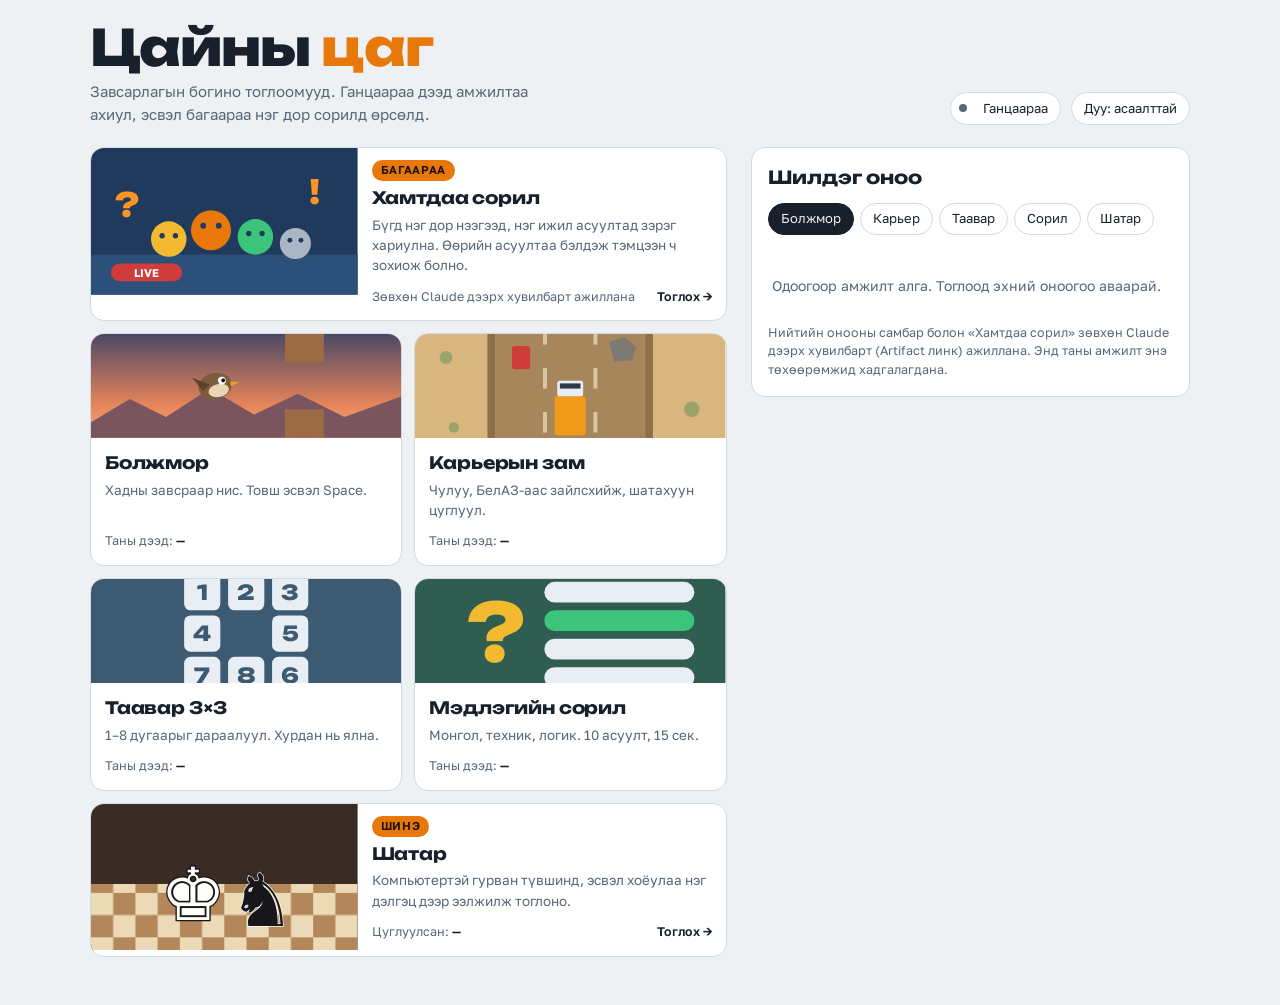
==== index.html @ 1d187d85 "Add files via upload" ====
<!doctype html>
<html lang="mn">
<head>
<meta charset="utf-8">
<meta name="viewport" content="width=device-width,initial-scale=1,viewport-fit=cover">
<title>Цайны цаг</title>
<meta name="description" content="Завсарлагын богино тоглоомууд: Болжмор, Карьерын зам, Таавар 3×3, Мэдлэгийн сорил, Шатар.">
<link rel="icon" href="data:image/svg+xml,%3Csvg xmlns='http://www.w3.org/2000/svg' viewBox='0 0 64 64'%3E%3Crect width='64' height='64' rx='14' fill='%23E8780A'/%3E%3Ctext x='32' y='45' font-size='36' text-anchor='middle' font-family='Arial' font-weight='700' fill='%2317202B'%3E%D0%A6%3C/text%3E%3C/svg%3E">
<link rel="preconnect" href="https://fonts.googleapis.com">
<link rel="preconnect" href="https://fonts.gstatic.com" crossorigin>
<link rel="stylesheet" href="https://fonts.googleapis.com/css2?family=Golos+Text:wght@400;500;600;700&family=Unbounded:wght@500;700;800&display=swap">
<style>:root{color-scheme:light;padding-top:env(safe-area-inset-top,0px);padding-bottom:env(safe-area-inset-bottom,0px)}body{margin:0;font:14px system-ui,sans-serif}img{max-width:100%}[hidden]{display:none!important}</style>
<link rel="stylesheet" href="app.css">
</head>
<body>
<div class="wrap" id="hub">
  <header class="top">
    <div class="brand">
      <h1>Цайны <b>цаг</b></h1>
      <p>Завсарлагын богино тоглоомууд. Ганцаараа дээд амжилтаа ахиул, эсвэл багаараа нэг дор сорилд өрсөлд.</p>
    </div>
    <div class="who">
      <div class="online" id="online" title="Энэ хуудсыг яг одоо нээсэн хүмүүс"><span class="dot"></span><span class="faces" id="faces"></span><span id="onlineTxt">Ганцаараа</span></div>
      <button class="iconbtn" id="mute" type="button">Дуу: асаалттай</button>
    </div>
  </header>

  <div class="layout">
    <section class="tiles" aria-label="Тоглоомууд">
      <button class="tile wide" type="button" data-open="live">
        <svg class="art" viewBox="0 0 240 132" preserveAspectRatio="xMidYMid slice" aria-hidden="true">
          <rect width="240" height="132" fill="#1F3A5C"/>
          <g fill="#2C5079"><rect x="0" y="96" width="240" height="36"/></g>
          <g font-family="Unbounded, sans-serif" font-weight="800" font-size="30" fill="#FF9426"><text x="22" y="62">?</text><text x="196" y="50">!</text></g>
          <g><circle cx="70" cy="82" r="16" fill="#F2BA30"/><circle cx="108" cy="74" r="18" fill="#E8780A"/><circle cx="148" cy="80" r="16" fill="#3CC57A"/><circle cx="184" cy="86" r="14" fill="#AAB6C3"/></g>
          <g fill="#1F3A5C"><circle cx="64" cy="79" r="2.4"/><circle cx="76" cy="79" r="2.4"/><circle cx="101" cy="70" r="2.6"/><circle cx="115" cy="70" r="2.6"/><circle cx="142" cy="77" r="2.4"/><circle cx="154" cy="77" r="2.4"/><circle cx="179" cy="83" r="2.2"/><circle cx="189" cy="83" r="2.2"/></g>
          <rect x="18" y="104" width="64" height="16" rx="8" fill="#D03C3C"/><text x="50" y="116" text-anchor="middle" font-family="Golos Text, sans-serif" font-weight="700" font-size="10" fill="#fff">LIVE</text>
        </svg>
        <span class="meta">
          <span class="chip">Багаараа</span>
          <span class="t">Хамтдаа сорил</span>
          <span class="d">Бүгд нэг дор нээгээд, нэг ижил асуултад зэрэг хариулна. Өөрийн асуултаа бэлдэж тэмцээн ч зохиож болно.</span>
          <span class="foot"><span id="liveFoot">10 асуулт · 15 сек</span><b>Тоглох →</b></span>
        </span>
      </button>

      <button class="tile" type="button" data-open="flappy">
        <svg class="art" viewBox="0 0 240 104" preserveAspectRatio="xMidYMid slice" aria-hidden="true">
          <defs><linearGradient id="dusk" x1="0" y1="0" x2="0" y2="1"><stop offset="0" stop-color="#2B3A67"/><stop offset=".65" stop-color="#E8865A"/><stop offset="1" stop-color="#F6C48B"/></linearGradient></defs>
          <rect width="240" height="104" fill="url(#dusk)"/>
          <path d="M0 80 L30 62 L58 76 L92 54 L126 74 L160 58 L196 76 L240 60 L240 104 L0 104Z" fill="#7A5560"/>
          <rect x="150" y="0" width="30" height="34" fill="#9C6B45"/><rect x="150" y="70" width="30" height="34" fill="#9C6B45"/>
          <rect x="0" y="92" width="240" height="12" fill="#C99B5E"/>
          <g transform="translate(96 52) rotate(-12)"><ellipse rx="13" ry="10" fill="#7B5C3E"/><ellipse cx="2" cy="4" rx="8" ry="5" fill="#E9D6B5"/><path d="M-4 -2 L-16 -10 L-10 2Z" fill="#5E432B"/><circle cx="6" cy="-3" r="3" fill="#fff"/><circle cx="7" cy="-3" r="1.5" fill="#111"/><path d="M12 -1 L19 1 L12 3Z" fill="#F29A1A"/></g>
        </svg>
        <span class="meta"><span class="t">Болжмор</span><span class="d">Хадны завсраар нис. Товш эсвэл Space.</span>
          <span class="foot"><span>Таны дээд: <b class="num" data-best="flappy">—</b></span></span></span>
      </button>

      <button class="tile" type="button" data-open="race">
        <svg class="art" viewBox="0 0 240 104" preserveAspectRatio="xMidYMid slice" aria-hidden="true">
          <rect width="240" height="104" fill="#D8B67E"/>
          <rect x="62" width="116" height="104" fill="#A8865C"/><rect x="56" width="6" height="104" fill="#8E6F49"/><rect x="178" width="6" height="104" fill="#8E6F49"/>
          <g fill="rgba(255,240,210,.6)"><rect x="99" y="4" width="3" height="16"/><rect x="99" y="38" width="3" height="16"/><rect x="99" y="72" width="3" height="16"/><rect x="138" y="4" width="3" height="16"/><rect x="138" y="38" width="3" height="16"/><rect x="138" y="72" width="3" height="16"/></g>
          <g transform="translate(120 70)"><rect x="-12" y="-10" width="24" height="30" rx="2" fill="#F29A1A"/><rect x="-10" y="-22" width="20" height="12" rx="2" fill="#E9EEF2"/><rect x="-8" y="-20" width="16" height="4" fill="#2B3A4A"/></g>
          <g transform="translate(160 24)"><polygon points="-10,-6 2,-10 11,-2 8,8 -6,9" fill="#7D7A74"/></g>
          <g transform="translate(82 30)"><rect x="-7" y="-9" width="14" height="18" rx="2" fill="#D03C3C"/></g>
          <circle cx="24" cy="30" r="5" fill="#9AA36A"/><circle cx="214" cy="70" r="6" fill="#9AA36A"/><circle cx="30" cy="84" r="4" fill="#9AA36A"/>
        </svg>
        <span class="meta"><span class="t">Карьерын зам</span><span class="d">Чулуу, БелАЗ-аас зайлсхийж, шатахуун цуглуул.</span>
          <span class="foot"><span>Таны дээд: <b class="num" data-best="race">—</b></span></span></span>
      </button>

      <button class="tile" type="button" data-open="puzzle">
        <svg class="art" viewBox="0 0 240 104" preserveAspectRatio="xMidYMid slice" aria-hidden="true">
          <rect width="240" height="104" fill="#3D5A73"/>
          <g font-family="Unbounded, sans-serif" font-weight="800" font-size="16" text-anchor="middle">
            <g fill="#E8EEF3"><rect x="72" y="8" width="28" height="28" rx="5"/><rect x="106" y="8" width="28" height="28" rx="5"/><rect x="140" y="8" width="28" height="28" rx="5"/><rect x="72" y="40" width="28" height="28" rx="5"/><rect x="140" y="40" width="28" height="28" rx="5"/><rect x="72" y="72" width="28" height="28" rx="5"/><rect x="106" y="72" width="28" height="28" rx="5"/><rect x="140" y="72" width="28" height="28" rx="5"/></g>
            <g fill="#3D5A73"><text x="86" y="28">1</text><text x="120" y="28">2</text><text x="154" y="28">3</text><text x="86" y="60">4</text><text x="154" y="60">5</text><text x="86" y="92">7</text><text x="120" y="92">8</text><text x="154" y="92">6</text></g>
          </g>
        </svg>
        <span class="meta"><span class="t">Таавар 3×3</span><span class="d">1–8 дугаарыг дараалуул. Хурдан нь ялна.</span>
          <span class="foot"><span>Таны дээд: <b class="num" data-best="puzzle">—</b></span></span></span>
      </button>

      <button class="tile" type="button" data-open="quiz">
        <svg class="art" viewBox="0 0 240 104" preserveAspectRatio="xMidYMid slice" aria-hidden="true">
          <rect width="240" height="104" fill="#2F5D50"/>
          <text x="40" y="76" font-family="Unbounded, sans-serif" font-weight="800" font-size="62" fill="#F2BA30">?</text>
          <g><rect x="100" y="14" width="116" height="16" rx="8" fill="#E8EEF3"/><rect x="100" y="36" width="116" height="16" rx="8" fill="#3CC57A"/><rect x="100" y="58" width="116" height="16" rx="8" fill="#E8EEF3"/><rect x="100" y="80" width="116" height="16" rx="8" fill="#E8EEF3"/></g>
        </svg>
        <span class="meta"><span class="t">Мэдлэгийн сорил</span><span class="d">Монгол, техник, логик. 10 асуулт, 15 сек.</span>
          <span class="foot"><span>Таны дээд: <b class="num" data-best="quiz">—</b></span></span></span>
      </button>

      <button class="tile wide" type="button" data-open="chess">
        <svg class="art" viewBox="0 0 240 132" preserveAspectRatio="xMidYMid slice" aria-hidden="true">
          <defs><pattern id="chk" width="40" height="40" patternUnits="userSpaceOnUse"><rect width="40" height="40" fill="#B4875B"/><rect width="20" height="20" fill="#ECD9B5"/><rect x="20" y="20" width="20" height="20" fill="#ECD9B5"/></pattern></defs>
          <rect width="240" height="132" fill="#3A2C24"/>
          <rect y="72" width="240" height="60" fill="url(#chk)"/>
          <g font-family="'Segoe UI Symbol','Noto Sans Symbols 2','Apple Symbols','DejaVu Sans',sans-serif" font-size="66" text-anchor="middle" paint-order="stroke">
            <text x="92" y="104" fill="#FFFDF7" stroke="#17171B" stroke-width="2.4">&#x265A;&#xFE0E;</text>
            <text x="154" y="110" fill="#17171B" stroke="#FFFDF7" stroke-width="1.2">&#x265E;&#xFE0E;</text>
          </g>
        </svg>
        <span class="meta">
          <span class="chip">Шинэ</span>
          <span class="t">Шатар</span>
          <span class="d">Компьютертэй гурван түвшинд, эсвэл хоёулаа нэг дэлгэц дээр ээлжилж тоглоно.</span>
          <span class="foot"><span>Цуглуулсан: <b class="num" data-best="chess">—</b></span><b>Тоглох →</b></span>
        </span>
      </button>
    </section>

    <aside class="board" aria-label="Шилдэг оноо">
      <h2>Шилдэг оноо</h2>
      <div class="tabs" id="tabs">
        <button type="button" data-tab="flappy" aria-pressed="true">Болжмор</button>
        <button type="button" data-tab="race" aria-pressed="false">Карьер</button>
        <button type="button" data-tab="puzzle" aria-pressed="false">Таавар</button>
        <button type="button" data-tab="quiz" aria-pressed="false">Сорил</button>
        <button type="button" data-tab="chess" aria-pressed="false">Шатар</button>
      </div>
      <ol class="rows" id="rows"></ol>
      <p class="empty" id="boardEmpty">Одоогоор оноо алга. Эхлээд тоглоод самбарт гараарай.</p>
      <p class="note" id="boardNote">Багийн самбар холбогдож байна…</p>
    </aside>
  </div>
</div>

<section class="view" id="play" hidden>
  <div class="bar">
    <button class="back" type="button" data-back>← Буцах</button>
    <h2 id="playTitle">Тоглоом</h2>
    <div class="hud"><small id="hudLabel">Оноо</small><span id="hud">0</span></div>
  </div>
  <div class="stage" id="stage">
    <canvas id="cv" width="360" height="600" aria-label="Тоглоомын талбар"></canvas>
    <div id="pzWrap" hidden><div id="pz" role="grid" aria-label="Таавар"></div><p class="pzinfo" id="pzInfo">Хоосон нүдний хажуугийн дугаар дээр товш. Сумаар ч болно.</p></div>
    <div class="ov" id="ovReady"><div class="card"><h3 id="rdTitle">Бэлэн үү?</h3><p id="rdHow"></p><div class="btns"><button class="btn" type="button" id="rdGo">Эхлэх</button></div></div></div>
    <div class="ov" id="ovOver" hidden><div class="card">
      <h3 id="ovTitle">Тоглоом дууслаа</h3>
      <div class="big" id="ovScore">0</div>
      <p id="ovBest"></p>
      <p id="ovSaved"></p>
      <div class="btns"><button class="btn" type="button" id="ovAgain">Дахин тоглох</button><button class="btn ghost" type="button" data-back>Буцах</button></div>
    </div></div>
  </div>
</section>

<section class="view" id="quizv" hidden>
  <div class="bar">
    <button class="back" type="button" data-back>← Буцах</button>
    <h2 id="qTitle">Мэдлэгийн сорил</h2>
    <div class="hud"><small>Оноо</small><span id="qHud">0</span></div>
  </div>
  <div class="qwrap">
    <div class="qmain" id="qMain"></div>
    <aside class="side" id="qSide" hidden></aside>
  </div>
</section>

<section class="view" id="chessv" hidden>
  <div class="bar">
    <button class="back" type="button" data-back>← Буцах</button>
    <h2>Шатар</h2>
    <div class="hud"><small>Нүүдэл</small><span id="chHud">1</span></div>
  </div>
  <div class="chstage">
    <div class="chwrap">
      <div class="chmain">
        <div class="chwho" id="chTop"></div>
        <div class="chboard" id="chb" aria-label="Шатрын хөлөг"></div>
        <div class="chwho" id="chBot"></div>
      </div>
      <aside class="chpanel">
        <p class="chstatus" id="chStatus" aria-live="polite"></p>
        <div class="chbtns">
          <button class="btn ghost" type="button" id="chUndo">↶ Буцаах</button>
          <button class="btn ghost" type="button" id="chFlip">⇅ Эргүүлэх</button>
          <button class="btn ghost" type="button" id="chResign">Бууж өгөх</button>
          <button class="btn" type="button" id="chNew">Шинэ тоглоом</button>
        </div>
        <div class="lrow chinv" id="chInvite" hidden></div>
        <ol class="chmoves" id="chMoves" aria-label="Нүүдлүүд" hidden></ol>
      </aside>
    </div>
    <div class="ov dim" id="chSetup" hidden><div class="card chcard">
      <h3>Шатар</h3>
      <div class="seg" id="chModes" role="group" aria-label="Хэнтэй тоглох"><button type="button" data-mode="ai">Компьютер</button><button type="button" data-mode="two">Хоёулаа</button><button type="button" data-mode="net">Онлайн</button><button type="button" data-mode="tour">Тэмцээн</button></div>
      <div class="chbody" id="chBody"></div>
    </div></div>
    <div class="ov dim" id="chEnd" hidden><div class="card">
      <h3 id="chEndT"></h3>
      <p id="chEndD"></p>
      <p class="rec" id="chEndP"></p>
      <div class="btns"><button class="btn" type="button" id="chAgain">Шинэ тоглоом</button><button class="btn ghost" type="button" id="chLook">Хөлөг харах</button></div>
    </div></div>
    <div class="ov dim" id="chPromo" hidden><div class="card">
      <h3>Хүү юу болох вэ?</h3>
      <div class="promo" id="chPromoBtns"></div>
      <div class="btns"><button class="btn ghost" type="button" id="chPromoX">Болих</button></div>
    </div></div>
  </div>
</section>
<script src="app.js"></script>
</body>
</html>
---- app.css ----
/* Layout: break-room scoreboard — a wide team tile over a 2×2 grid of games, leaderboard column beside (stacks on phones); every game opens full-screen. */
:root{
  --bg:#EDF1F4; --surface:#FFFFFF; --sunk:#E3E9EE; --ink:#17202B; --muted:#596777; --line:#D2DAE1;
  --accent:#E8780A; --accent-ink:#1C1004; --accent-soft:#FBE4CB;
  --good:#1C9553; --bad:#D03C3C; --gold:#C98F00; --silver:#7E8B9A; --bronze:#A8662F;
  --display:"Unbounded","Arial Black",system-ui,sans-serif;
  --body:"Golos Text","Segoe UI",system-ui,sans-serif;
  --r:14px;
}
@media (prefers-color-scheme: dark){:root:not([data-theme="light"]){
  --bg:#10151C; --surface:#18202A; --sunk:#0C1117; --ink:#E6ECF2; --muted:#94A2B1; --line:#2A3440;
  --accent:#FF9426; --accent-ink:#1C1004; --accent-soft:#3B2914;
  --good:#3CC57A; --bad:#F06868; --gold:#F2BA30; --silver:#AAB6C3; --bronze:#D58C54; color-scheme:dark}}
:root[data-theme="dark"]{
  --bg:#10151C; --surface:#18202A; --sunk:#0C1117; --ink:#E6ECF2; --muted:#94A2B1; --line:#2A3440;
  --accent:#FF9426; --accent-ink:#1C1004; --accent-soft:#3B2914;
  --good:#3CC57A; --bad:#F06868; --gold:#F2BA30; --silver:#AAB6C3; --bronze:#D58C54; color-scheme:dark}

html,body{height:100%}
body{background:var(--bg);color:var(--ink);font:15px/1.5 var(--body);-webkit-tap-highlight-color:transparent}
button{font:inherit;color:inherit;cursor:pointer}
:focus-visible{outline:3px solid var(--accent);outline-offset:2px}
.num{font-variant-numeric:tabular-nums}

.wrap{max-width:1100px;margin:0 auto;padding-block:22px 48px;
  padding-left:max(16px,env(safe-area-inset-left,0px));padding-right:max(16px,env(safe-area-inset-right,0px))}
.top{display:flex;align-items:flex-end;justify-content:space-between;gap:14px 24px;flex-wrap:wrap;margin-bottom:22px}
.brand h1{font-family:var(--display);font-weight:800;font-size:clamp(30px,6.4vw,50px);line-height:1;letter-spacing:-.02em;margin:0;text-wrap:balance}
.brand h1 b{color:var(--accent);font-weight:800}
.brand p{margin:8px 0 0;color:var(--muted);max-width:52ch}
.who{display:flex;align-items:center;gap:10px;flex-wrap:wrap}
.online{display:flex;align-items:center;gap:8px;padding:6px 12px 6px 8px;border:1px solid var(--line);border-radius:999px;background:var(--surface);font-size:13px}
.online .dot{width:8px;height:8px;border-radius:50%;background:var(--muted)}
.online.live .dot{background:var(--good);box-shadow:0 0 0 4px color-mix(in srgb,var(--good) 25%,transparent)}
.faces{display:flex}
.faces img,.faces span{width:22px;height:22px;border-radius:50%;border:2px solid var(--surface);margin-left:-6px;object-fit:cover;background:var(--sunk)}
.faces :first-child{margin-left:0}
.iconbtn{border:1px solid var(--line);background:var(--surface);border-radius:999px;padding:6px 12px;font-size:13px}

.layout{display:grid;grid-template-columns:minmax(0,1.45fr) minmax(0,1fr);gap:24px;align-items:start}
@media (max-width:860px){.layout{grid-template-columns:minmax(0,1fr)}}
.tiles{display:grid;grid-template-columns:repeat(2,minmax(0,1fr));gap:12px}
@media (max-width:480px){.tiles{grid-template-columns:minmax(0,1fr)}}
.tile{display:flex;flex-direction:column;text-align:left;padding:0;border:1px solid var(--line);border-radius:var(--r);background:var(--surface);overflow:hidden;transition:transform .15s ease,border-color .15s ease}
.tile:hover{transform:translateY(-2px);border-color:var(--accent)}
.tile.wide{grid-column:1/-1;flex-direction:row}
.tile .art{height:104px;flex:none;display:block;width:100%}
.tile.wide .art{width:42%;height:auto;min-height:132px}
.tile .meta{padding:12px 14px 14px;display:flex;flex-direction:column;gap:4px;min-width:0;flex:1}
.tile .t{display:block;font-family:var(--display);font-weight:700;font-size:17px;margin:0;letter-spacing:-.01em}
.tile .d{display:block;margin:0;color:var(--muted);font-size:13.5px}
.tile .foot{margin-top:auto;padding-top:8px;display:flex;justify-content:space-between;gap:8px;font-size:12.5px;color:var(--muted)}
.tile .foot b{color:var(--ink);font-weight:600}
.chip{display:inline-flex;align-items:center;gap:6px;font-size:11.5px;font-weight:600;letter-spacing:.06em;text-transform:uppercase;color:var(--accent-ink);background:var(--accent);border-radius:999px;padding:2px 9px;width:max-content}
@media (max-width:480px){.tile.wide{flex-direction:column}.tile.wide .art{width:100%;min-height:0;height:104px}}

.board{border:1px solid var(--line);border-radius:var(--r);background:var(--surface);padding:16px}
.board h2{font-family:var(--display);font-weight:700;font-size:18px;margin:0 0 12px}
.tabs{display:flex;gap:6px;flex-wrap:wrap;margin-bottom:12px}
.tabs button{border:1px solid var(--line);background:transparent;border-radius:999px;padding:5px 12px;font-size:13px}
.tabs button[aria-pressed="true"]{background:var(--ink);color:var(--bg);border-color:var(--ink)}
.rows{list-style:none;margin:0;padding:0;display:flex;flex-direction:column;gap:2px}
.rows li{display:grid;grid-template-columns:28px 28px minmax(0,1fr) auto;align-items:center;gap:10px;padding:7px 8px;border-radius:10px}
.rows li.me{background:var(--accent-soft)}
.rows .rk{font-family:var(--display);font-weight:700;font-size:13px;text-align:center;color:var(--muted)}
.rows li:nth-child(1) .rk{color:var(--gold)} .rows li:nth-child(2) .rk{color:var(--silver)} .rows li:nth-child(3) .rk{color:var(--bronze)}
.rows img,.rows .av{width:28px;height:28px;border-radius:50%;object-fit:cover;background:var(--sunk)}
.rows .nm{overflow:hidden;text-overflow:ellipsis;white-space:nowrap}
.rows .nm small{color:var(--accent);font-weight:600;margin-left:6px;font-size:11px;letter-spacing:.04em;text-transform:uppercase}
.rows .sc{font-weight:600}
.empty{color:var(--muted);font-size:14px;padding:14px 4px}
.note{margin:12px 0 0;font-size:12.5px;color:var(--muted)}

/* full-screen views */
.view{position:fixed;inset:0;z-index:20;background:var(--bg);display:flex;flex-direction:column;
  padding-top:env(safe-area-inset-top,0px);padding-bottom:env(safe-area-inset-bottom,0px);
  padding-left:max(16px,env(safe-area-inset-left,0px));padding-right:max(16px,env(safe-area-inset-right,0px))}
.bar{display:flex;align-items:center;gap:12px;padding-block:10px;flex:none}
.bar .back{border:1px solid var(--line);background:var(--surface);border-radius:999px;padding:7px 14px;font-weight:600}
.bar h2{font-family:var(--display);font-weight:700;font-size:16px;margin:0;flex:1;min-width:0;white-space:nowrap;overflow:hidden;text-overflow:ellipsis}
.bar .hud{font-family:var(--display);font-weight:700;font-size:16px;font-variant-numeric:tabular-nums}
.bar .hud small{font-family:var(--body);font-weight:500;color:var(--muted);font-size:12px;margin-right:6px}
.stage{flex:1;min-height:0;position:relative;display:grid;place-items:center;touch-action:none;user-select:none;-webkit-user-select:none;padding-bottom:12px}
#cv{display:block;border-radius:12px;box-shadow:0 10px 30px rgba(0,0,0,.18)}
.ov{position:absolute;inset:0;display:grid;place-items:center;pointer-events:none}
.card{pointer-events:auto;width:min(340px,100%);background:var(--surface);border:1px solid var(--line);border-radius:16px;padding:20px;display:flex;flex-direction:column;gap:10px;text-align:center;box-shadow:0 18px 50px rgba(0,0,0,.25)}
.card h3{font-family:var(--display);font-weight:800;font-size:20px;margin:0}
.card p{margin:0;color:var(--muted);font-size:14px}
.card .big{font-family:var(--display);font-weight:800;font-size:40px;line-height:1.1;font-variant-numeric:tabular-nums}
.card .rec{color:var(--accent);font-weight:700}
.btns{display:flex;gap:8px;justify-content:center;flex-wrap:wrap;margin-top:4px}
.btn{border:0;border-radius:12px;padding:11px 18px;font-weight:700;background:var(--accent);color:var(--accent-ink)}
.btn.ghost{background:transparent;border:1px solid var(--line);color:var(--ink)}
.btn:disabled{opacity:.45;cursor:default}

/* puzzle */
#pz{width:min(420px,100%,calc(100dvh - 190px));aspect-ratio:1;max-width:100%;position:relative;background:var(--sunk);border-radius:14px;touch-action:manipulation}
#pz button{position:absolute;left:0;top:0;width:33.333%;height:33.333%;padding:5px;border:0;background:transparent;transition:transform .12s ease}
#pz button span{display:grid;place-items:center;width:100%;height:100%;border-radius:10px;background:var(--surface);border:1px solid var(--line);font-family:var(--display);font-weight:800;font-size:clamp(26px,8vw,44px);box-shadow:0 3px 0 var(--line)}
#pz button.ok span{border-color:var(--good);color:var(--good)}
.pzinfo{margin-top:12px;color:var(--muted);font-size:13px;text-align:center}

/* quiz */
.qwrap{flex:1;min-height:0;overflow:auto;display:grid;grid-template-columns:minmax(0,1fr) minmax(0,300px);gap:20px;align-content:start;padding-bottom:20px;max-width:1000px;width:100%;margin:0 auto}
@media (max-width:820px){.qwrap{grid-template-columns:minmax(0,1fr)}}
.qmain{display:flex;flex-direction:column;gap:14px;min-width:0}
.qmeta{display:flex;justify-content:space-between;gap:10px;color:var(--muted);font-size:13px}
.qmeta .cat{font-weight:600;letter-spacing:.06em;text-transform:uppercase;color:var(--accent)}
.timer{height:8px;border-radius:99px;background:var(--sunk);overflow:hidden}
.timer i{display:block;height:100%;width:100%;background:var(--accent);transform-origin:left;border-radius:99px}
.qtext{font-family:var(--display);font-weight:700;font-size:clamp(19px,3.4vw,26px);line-height:1.3;margin:4px 0 6px;text-wrap:balance}
.opts{display:grid;grid-template-columns:repeat(2,minmax(0,1fr));gap:10px}
@media (max-width:520px){.opts{grid-template-columns:minmax(0,1fr)}}
.opt{display:flex;align-items:center;gap:12px;text-align:left;padding:14px;border-radius:12px;border:1px solid var(--line);background:var(--surface);font-weight:600;min-height:62px}
.opt kbd{flex:none;width:26px;height:26px;border-radius:7px;display:grid;place-items:center;background:var(--sunk);font:600 12px var(--body);color:var(--muted)}
.opt:hover:not(:disabled){border-color:var(--accent)}
.opt:disabled{cursor:default}
.opt.picked{border-color:var(--accent);box-shadow:inset 0 0 0 2px var(--accent)}
.opt.right{border-color:var(--good);background:color-mix(in srgb,var(--good) 14%,var(--surface))}
.opt.wrong{border-color:var(--bad);background:color-mix(in srgb,var(--bad) 12%,var(--surface))}
.opt.dim{opacity:.55}
.qstatus{min-height:24px;font-weight:600}
.qstatus.good{color:var(--good)} .qstatus.bad{color:var(--bad)}
.side{border:1px solid var(--line);border-radius:var(--r);background:var(--surface);padding:14px;align-self:start;min-width:0}
.side h4{margin:0 0 8px;font-family:var(--display);font-size:14px;font-weight:700}
.lobby{display:flex;flex-direction:column;gap:14px;max-width:560px}
.lobby .big{font-family:var(--display);font-weight:800;font-size:clamp(22px,4vw,30px);margin:0;line-height:1.2}
.field{display:flex;gap:8px;align-items:center;flex-wrap:wrap}
.field input{flex:1;min-width:0;border:1px solid var(--line);border-radius:10px;padding:10px 12px;background:var(--surface);color:var(--ink);font:inherit}
.count{font-family:var(--display);font-weight:800;font-size:72px;line-height:1;color:var(--accent);font-variant-numeric:tabular-nums}
.podium{display:grid;grid-template-columns:repeat(3,minmax(0,1fr));gap:10px;align-items:end;margin:8px 0}
.podium div{border-radius:12px 12px 4px 4px;background:var(--sunk);padding:10px 6px;text-align:center;min-width:0}
.podium div b{display:block;font-family:var(--display);font-size:22px}
.podium div span{display:block;font-size:13px;overflow:hidden;text-overflow:ellipsis;white-space:nowrap}
.podium .p1{min-height:130px;background:color-mix(in srgb,var(--gold) 22%,var(--surface))}
.podium .p2{min-height:100px;background:color-mix(in srgb,var(--silver) 22%,var(--surface))}
.podium .p3{min-height:80px;background:color-mix(in srgb,var(--bronze) 22%,var(--surface))}

/* chess */
#chessv{--bs:max(240px,min(560px,calc(100vw - 32px),calc(100dvh - 260px)))}
@media (min-width:900px){#chessv{--bs:max(300px,min(620px,calc(100vw - 400px),calc(100dvh - 150px)))}}
.chstage{flex:1;min-height:0;position:relative;display:flex}
.chwrap{flex:1;min-width:0;overflow:auto;display:flex;gap:24px;justify-content:center;align-items:flex-start;padding:2px 0 18px}
@media (max-width:899px){.chwrap{flex-direction:column;align-items:center;justify-content:flex-start;gap:12px}}
.chmain{display:flex;flex-direction:column;gap:6px;width:var(--bs);flex:none}
.chboard{width:var(--bs);height:var(--bs);display:grid;grid-template-columns:repeat(8,minmax(0,1fr));grid-template-rows:repeat(8,minmax(0,1fr));border-radius:10px;overflow:hidden;box-shadow:0 10px 30px rgba(0,0,0,.2);touch-action:none;user-select:none;-webkit-user-select:none}
.chboard button{position:relative;border:0;margin:0;padding:0;min-width:0;min-height:0;display:grid;place-items:center;background:#ECD9B5}
.chboard button.dk{background:#B4875B}
.chboard button.last{background:#E9CB72} .chboard button.dk.last{background:#C8A04A}
.chboard button.sel{box-shadow:inset 0 0 0 calc(var(--bs)*.008 + 2px) var(--accent)}
.chboard button.chk::before{content:"";position:absolute;inset:0;background:radial-gradient(circle,rgba(240,70,70,.95) 0,rgba(208,60,60,.55) 42%,transparent 72%)}
.chboard button.mv::after{content:"";position:absolute;width:30%;height:30%;border-radius:50%;background:rgba(23,32,43,.3)}
.chboard button.cap::after{content:"";position:absolute;inset:5%;border-radius:50%;border:calc(var(--bs)*.009 + 1px) solid rgba(23,32,43,.32)}
.chboard button:focus-visible{outline:3px solid var(--accent);outline-offset:-3px}
.chboard.wait{cursor:progress}
.pc{line-height:1;font-family:"Segoe UI Symbol","Noto Sans Symbols 2","Noto Sans Symbols","Apple Symbols","DejaVu Sans",sans-serif;font-weight:400;pointer-events:none}
.pc.w{color:#FFFDF7;text-shadow:0 0 1.5px #111,0 0 1.5px #111,0 0 1.5px #111,0 1px 2px rgba(0,0,0,.45)}
.pc.b{color:#17171B;text-shadow:0 0 1px rgba(255,255,255,.4),0 1px 2px rgba(0,0,0,.3)}
.chboard .pc{position:relative;font-size:calc(var(--bs)*.1)}
.chstage .ov{z-index:3}
.chboard .co{position:absolute;font:600 calc(var(--bs)*.022 + 3px)/1 var(--body);pointer-events:none}
.chboard .lt .co{color:#A07548} .chboard .dk .co{color:#F3E4C6}
.co.f{right:5%;bottom:4%} .co.r{left:5%;top:5%}
.chwho{display:flex;align-items:center;gap:8px;min-height:28px;font-size:14px;font-weight:600;min-width:0}
.chwho .turn{flex:none;width:9px;height:9px;border-radius:50%;background:var(--line)}
.chwho.on .turn{background:var(--good);box-shadow:0 0 0 4px color-mix(in srgb,var(--good) 22%,transparent)}
.chwho .nm{white-space:nowrap}
.chwho .caps{font-size:17px;letter-spacing:-.12em;overflow:hidden;white-space:nowrap;text-overflow:clip;min-width:0}
.chwho .adv{color:var(--muted);font-size:12.5px;font-weight:500}
.chpanel{width:300px;display:flex;flex-direction:column;gap:12px;flex:none}
@media (max-width:899px){.chpanel{width:var(--bs)}}
.chstatus{margin:0;font-family:var(--display);font-weight:700;font-size:16px;min-height:24px}
.chstatus.bad{color:var(--bad)}
.chbtns{display:flex;flex-wrap:wrap;gap:8px}
.chbtns .btn{padding:9px 13px;font-size:13.5px}
.chmoves{list-style:none;margin:0;padding:10px 12px;border:1px solid var(--line);border-radius:12px;background:var(--surface);max-height:min(44vh,360px);overflow:auto;display:grid;grid-template-columns:auto minmax(0,1fr) minmax(0,1fr);gap:3px 12px;font-size:14px}
@media (max-width:899px){.chmoves{max-height:150px}}
.chmoves li{display:contents}
.chmoves .n{color:var(--muted);font-variant-numeric:tabular-nums}
.chmoves .cur{color:var(--accent);font-weight:700}
.ov.dim{background:color-mix(in srgb,var(--bg) 55%,transparent);pointer-events:auto}
.seg{display:flex;gap:6px;flex-wrap:wrap;justify-content:center}
.seg button{border:1px solid var(--line);background:transparent;border-radius:999px;padding:7px 13px;font-size:13.5px}
.seg button[aria-pressed="true"]{background:var(--ink);color:var(--bg);border-color:var(--ink)}
.chopts{display:flex;flex-direction:column;gap:6px}
.seglbl{font-size:11.5px;color:var(--muted);font-weight:600;letter-spacing:.06em;text-transform:uppercase;margin-top:4px}
.promo{display:grid;grid-template-columns:repeat(4,minmax(0,1fr));gap:8px}
.promo button{aspect-ratio:1;border:1px solid var(--line);border-radius:12px;background:#ECD9B5;display:grid;place-items:center;padding:0}
.promo .pc{font-size:44px}
.chcard{width:min(480px,100%);max-height:calc(100% - 24px);overflow:auto}
.chbody{display:flex;flex-direction:column;gap:10px;text-align:left}
.chbody .btns{justify-content:flex-start}
.chh{margin:6px 0 0;font-family:var(--display);font-size:14px;font-weight:700}
.chh.big{font-size:18px;margin-top:2px}
.lrow{display:flex;align-items:center;gap:8px;padding:8px 10px;border:1px solid var(--line);border-radius:10px;background:var(--surface);flex-wrap:wrap}
.lrow .nm{flex:1 1 140px;min-width:0;font-weight:600;overflow-wrap:anywhere}
.lrow .nm small{display:block;color:var(--muted);font-size:12px;font-weight:500}
.lrow .btn{padding:7px 12px;font-size:13px}
.chinv{border-color:var(--accent);background:var(--accent-soft)}
.note.bad{color:var(--bad)}
/* quiz editor */
.qed{max-width:680px}
.qed .btns{justify-content:flex-start}
.qcard{border:1px solid var(--line);border-radius:12px;background:var(--surface);padding:12px;display:flex;flex-direction:column;gap:8px}
.qhead{display:flex;justify-content:space-between;align-items:center;gap:8px}
.qed textarea,.qed input:not([type=radio]){width:100%;box-sizing:border-box;border:1px solid var(--line);border-radius:10px;padding:9px 11px;background:var(--bg);color:var(--ink);font:inherit;resize:vertical}
.qopt{display:flex;align-items:center;gap:10px}
.qopt input[type=radio]{flex:none;width:24px;height:24px;margin:0;accent-color:var(--good);cursor:pointer}
.qopt.ok input:not([type=radio]){border-color:var(--good);box-shadow:inset 0 0 0 1px var(--good)}
.linkbtn{border:0;background:none;color:var(--bad);font-size:13px;font-weight:600;padding:4px 6px}
.qsrc .seg{justify-content:flex-start}
@media (prefers-reduced-motion:reduce){*{transition:none!important}}
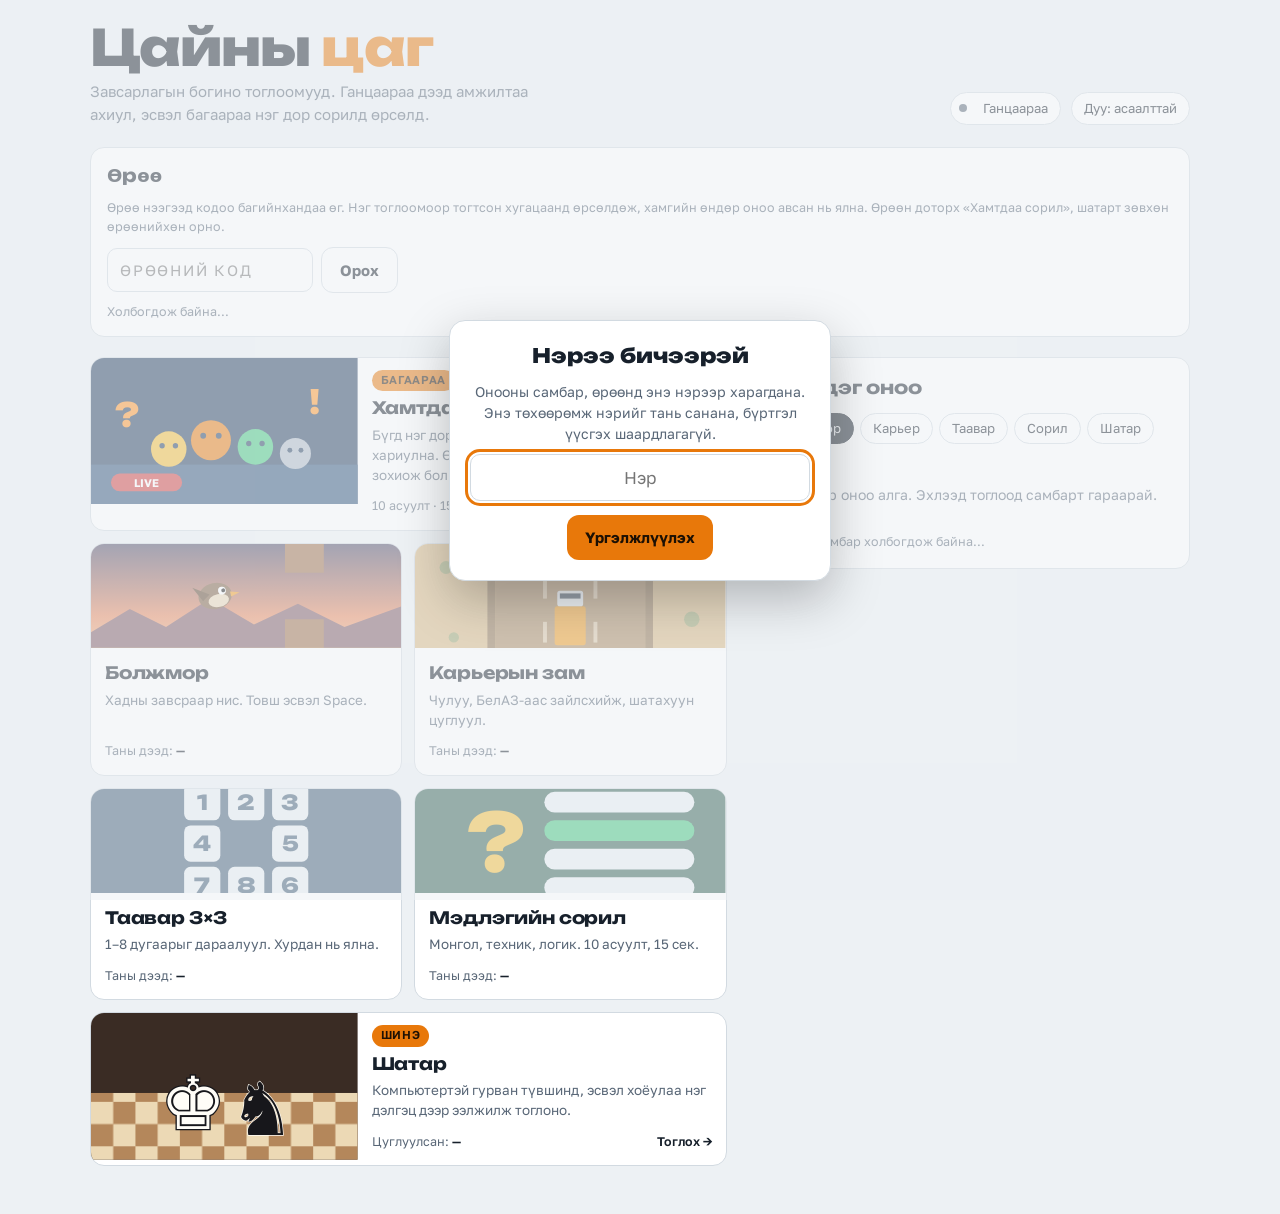
==== commit 8ff1f2c9: "Add files via upload" ====
--- a/index.html
+++ b/index.html
@@ -21,9 +21,12 @@
     </div>
     <div class="who">
       <div class="online" id="online" title="Энэ хуудсыг яг одоо нээсэн хүмүүс"><span class="dot"></span><span class="faces" id="faces"></span><span id="onlineTxt">Ганцаараа</span></div>
+      <button class="iconbtn" id="nameBtn" type="button" hidden>Нэр</button>
       <button class="iconbtn" id="mute" type="button">Дуу: асаалттай</button>
     </div>
   </header>
+
+  <section class="arena" id="arena" aria-label="Өрөө" hidden></section>
 
   <div class="layout">
     <section class="tiles" aria-label="Тоглоомууд">
@@ -159,6 +162,13 @@
     <aside class="side" id="qSide" hidden></aside>
   </div>
 </section>
+
+<div class="ov dim namedlg" id="nameDlg" hidden><div class="card">
+  <h3>Нэрээ бичээрэй</h3>
+  <p>Онооны самбар, өрөөнд энэ нэрээр харагдана. Энэ төхөөрөмж нэрийг тань санана, бүртгэл үүсгэх шаардлагагүй.</p>
+  <div class="field"><input id="nameIn" maxlength="24" placeholder="Нэр" autocomplete="nickname"></div>
+  <div class="btns"><button class="btn" type="button" id="nameOk">Үргэлжлүүлэх</button><button class="btn ghost" type="button" id="nameX" hidden>Болих</button></div>
+</div></div>
 
 <section class="view" id="chessv" hidden>
   <div class="bar">
@@ -203,6 +213,7 @@
     </div></div>
   </div>
 </section>
+<script src="firebase-config.js"></script>
 <script src="app.js"></script>
 </body>
 </html>
--- a/app.css
+++ b/app.css
@@ -209,4 +209,21 @@
 .qopt.ok input:not([type=radio]){border-color:var(--good);box-shadow:inset 0 0 0 1px var(--good)}
 .linkbtn{border:0;background:none;color:var(--bad);font-size:13px;font-weight:600;padding:4px 6px}
 .qsrc .seg{justify-content:flex-start}
+/* room (arena) and name prompt */
+.arena{border:1px solid var(--line);border-radius:var(--r);background:var(--surface);padding:14px 16px;margin-bottom:20px;display:flex;flex-direction:column;gap:10px}
+.arena .btns,.arena .seg{justify-content:flex-start}
+.arhead{display:flex;align-items:center;gap:10px;flex-wrap:wrap}
+.arhead h2{font-family:var(--display);font-weight:700;font-size:18px;margin:0;flex:1 1 auto}
+.arhead .code{font-family:var(--display);font-weight:800;font-size:22px;letter-spacing:.14em;color:var(--accent)}
+.arhead .btn{padding:8px 14px;font-size:13.5px}
+.arena .note{margin:0}
+.arena .field input{text-transform:none}
+#arenaIn{text-transform:uppercase;letter-spacing:.12em;max-width:180px}
+.arstat{display:flex;align-items:baseline;gap:12px;flex-wrap:wrap;font-size:16px}
+.arstat .clock{font-family:var(--display);font-weight:700;font-variant-numeric:tabular-nums;color:var(--accent)}
+.chips{display:flex;flex-wrap:wrap;gap:6px}
+.chips span{border:1px solid var(--line);border-radius:999px;padding:3px 10px;font-size:13px;background:var(--bg)}
+.chips span.me{border-color:var(--accent);background:var(--accent-soft)}
+.ov.namedlg{position:fixed;z-index:40}
+.namedlg .field input{text-align:center;font-size:17px}
 @media (prefers-reduced-motion:reduce){*{transition:none!important}}
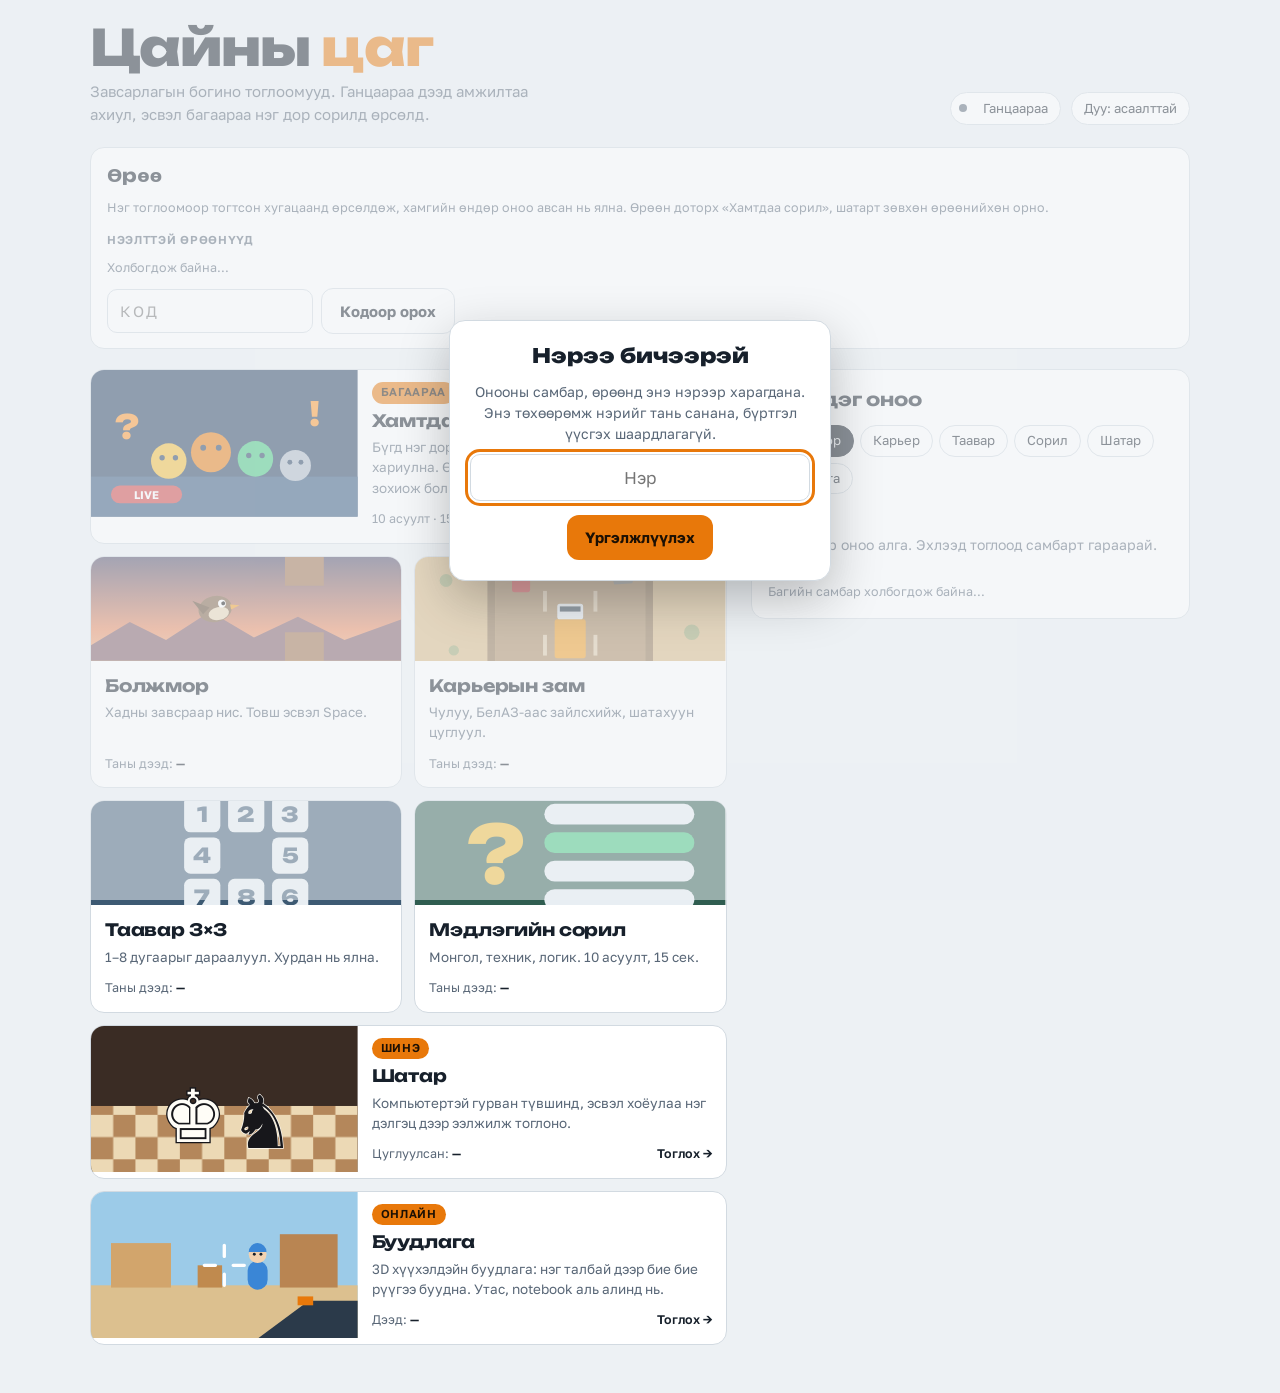
==== commit 7bbd4f73: "Add files via upload" ====
--- a/index.html
+++ b/index.html
@@ -8,7 +8,7 @@
 <link rel="icon" href="data:image/svg+xml,%3Csvg xmlns='http://www.w3.org/2000/svg' viewBox='0 0 64 64'%3E%3Crect width='64' height='64' rx='14' fill='%23E8780A'/%3E%3Ctext x='32' y='45' font-size='36' text-anchor='middle' font-family='Arial' font-weight='700' fill='%2317202B'%3E%D0%A6%3C/text%3E%3C/svg%3E">
 <link rel="preconnect" href="https://fonts.googleapis.com">
 <link rel="preconnect" href="https://fonts.gstatic.com" crossorigin>
-<link rel="stylesheet" href="https://fonts.googleapis.com/css2?family=Golos+Text:wght@400;500;600;700&family=Unbounded:wght@500;700;800&display=swap">
+<link rel="stylesheet" href="https://fonts.googleapis.com/css2?family=Caveat:wght@600&family=Golos+Text:wght@400;500;600;700&family=Unbounded:wght@500;700;800&display=swap">
 <style>:root{color-scheme:light;padding-top:env(safe-area-inset-top,0px);padding-bottom:env(safe-area-inset-bottom,0px)}body{margin:0;font:14px system-ui,sans-serif}img{max-width:100%}[hidden]{display:none!important}</style>
 <link rel="stylesheet" href="app.css">
 </head>
@@ -113,6 +113,24 @@
           <span class="foot"><span>Цуглуулсан: <b class="num" data-best="chess">—</b></span><b>Тоглох →</b></span>
         </span>
       </button>
+
+      <button class="tile wide" type="button" data-open="fps">
+        <svg class="art" viewBox="0 0 240 132" preserveAspectRatio="xMidYMid slice" aria-hidden="true">
+          <rect width="240" height="132" fill="#9CCBE8"/>
+          <rect y="84" width="240" height="48" fill="#DCC08F"/>
+          <rect x="18" y="46" width="54" height="40" fill="#D2A56C"/><rect x="170" y="38" width="52" height="48" fill="#B98552"/>
+          <rect x="96" y="66" width="22" height="20" fill="#C08A4E"/>
+          <g transform="translate(150 60)"><rect x="-9" y="2" width="18" height="26" rx="9" fill="#3A86D6"/><circle r="8" cy="-4" fill="#F2D2B0"/><path d="M-8 -6 a8 8 0 0 1 16 0z" fill="#3A86D6"/><circle cx="-3" cy="-4" r="1.3" fill="#17202B"/><circle cx="3" cy="-4" r="1.3" fill="#17202B"/></g>
+          <g stroke="#fff" stroke-width="3" stroke-linecap="round"><path d="M120 48v10M120 74v10M102 66h10M128 66h10"/></g>
+          <path d="M150 132 L196 98 L240 98 L240 132Z" fill="#2B3A4A"/><rect x="186" y="94" width="14" height="8" fill="#E8780A"/>
+        </svg>
+        <span class="meta">
+          <span class="chip">Онлайн</span>
+          <span class="t">Буудлага</span>
+          <span class="d">3D хүүхэлдэйн буудлага: нэг талбай дээр бие бие рүүгээ буудна. Утас, notebook аль алинд нь.</span>
+          <span class="foot"><span>Дээд: <b class="num" data-best="fps">—</b></span><b>Тоглох →</b></span>
+        </span>
+      </button>
     </section>
 
     <aside class="board" aria-label="Шилдэг оноо">
@@ -123,12 +141,15 @@
         <button type="button" data-tab="puzzle" aria-pressed="false">Таавар</button>
         <button type="button" data-tab="quiz" aria-pressed="false">Сорил</button>
         <button type="button" data-tab="chess" aria-pressed="false">Шатар</button>
+        <button type="button" data-tab="fps" aria-pressed="false">Буудлага</button>
       </div>
       <ol class="rows" id="rows"></ol>
       <p class="empty" id="boardEmpty">Одоогоор оноо алга. Эхлээд тоглоод самбарт гараарай.</p>
       <p class="note" id="boardNote">Багийн самбар холбогдож байна…</p>
     </aside>
   </div>
+
+  <section class="notes" id="notes" aria-label="Хэлэх үг" hidden></section>
 </div>
 
 <section class="view" id="play" hidden>
@@ -162,6 +183,8 @@
     <aside class="side" id="qSide" hidden></aside>
   </div>
 </section>
+
+<div class="toast" id="toast" role="status" aria-live="polite" hidden></div>
 
 <div class="ov dim namedlg" id="nameDlg" hidden><div class="card">
   <h3>Нэрээ бичээрэй</h3>
@@ -191,7 +214,6 @@
           <button class="btn ghost" type="button" id="chResign">Бууж өгөх</button>
           <button class="btn" type="button" id="chNew">Шинэ тоглоом</button>
         </div>
-        <div class="lrow chinv" id="chInvite" hidden></div>
         <ol class="chmoves" id="chMoves" aria-label="Нүүдлүүд" hidden></ol>
       </aside>
     </div>
--- a/app.css
+++ b/app.css
@@ -93,7 +93,8 @@
 .btn.ghost{background:transparent;border:1px solid var(--line);color:var(--ink)}
 .btn:disabled{opacity:.45;cursor:default}
 
-/* puzzle */
+/* puzzle (the wrapper is full width so the board never shrinks to the width of the short "Нүүдэл: N" line) */
+#pzWrap{width:100%;display:flex;flex-direction:column;align-items:center}
 #pz{width:min(420px,100%,calc(100dvh - 190px));aspect-ratio:1;max-width:100%;position:relative;background:var(--sunk);border-radius:14px;touch-action:manipulation}
 #pz button{position:absolute;left:0;top:0;width:33.333%;height:33.333%;padding:5px;border:0;background:transparent;transition:transform .12s ease}
 #pz button span{display:grid;place-items:center;width:100%;height:100%;border-radius:10px;background:var(--surface);border:1px solid var(--line);font-family:var(--display);font-weight:800;font-size:clamp(26px,8vw,44px);box-shadow:0 3px 0 var(--line)}
@@ -196,7 +197,9 @@
 .lrow .nm{flex:1 1 140px;min-width:0;font-weight:600;overflow-wrap:anywhere}
 .lrow .nm small{display:block;color:var(--muted);font-size:12px;font-weight:500}
 .lrow .btn{padding:7px 12px;font-size:13px}
-.chinv{border-color:var(--accent);background:var(--accent-soft)}
+.toast{position:fixed;left:50%;bottom:max(16px,env(safe-area-inset-bottom,0px));transform:translateX(-50%);z-index:50;width:min(480px,calc(100% - 32px));box-sizing:border-box;display:flex;align-items:center;gap:8px 10px;flex-wrap:wrap;padding:12px 14px;border:1px solid var(--accent);border-radius:14px;background:var(--surface);box-shadow:0 14px 40px rgba(0,0,0,.28)}
+.toast .nm{flex:1 1 200px;font-weight:600;font-size:14px}
+.toast .btn{padding:8px 14px;font-size:13.5px}
 .note.bad{color:var(--bad)}
 /* quiz editor */
 .qed{max-width:680px}
@@ -224,6 +227,29 @@
 .chips{display:flex;flex-wrap:wrap;gap:6px}
 .chips span{border:1px solid var(--line);border-radius:999px;padding:3px 10px;font-size:13px;background:var(--bg)}
 .chips span.me{border-color:var(--accent);background:var(--accent-soft)}
+/* Хэлэх үг */
+.notes{margin-top:24px;border:1px solid var(--line);border-radius:var(--r);background:var(--surface);padding:16px;display:flex;flex-direction:column;gap:10px}
+.notes .note{margin:0}
+.notes .btns{justify-content:flex-start;align-items:center}
+.ncompose{display:flex;flex-direction:column;gap:8px;max-width:640px}
+.ncompose input,.ncompose textarea,.notes .field input{width:100%;box-sizing:border-box;border:1px solid var(--line);border-radius:10px;padding:9px 11px;background:var(--bg);color:var(--ink);font:inherit;resize:vertical}
+.nrow{display:flex;justify-content:space-between;align-items:center;gap:10px}
+/* the notes hang on a cork board: small paper slips, each pinned with a tack and tilted a little */
+.nlist{display:grid;grid-template-columns:repeat(auto-fill,minmax(min(100%,210px),1fr));gap:22px 18px;padding:26px 20px 22px;border-radius:12px;border:10px solid #8A5A32;
+  background-color:#C4935F;background-image:radial-gradient(rgba(92,56,24,.38) 1px,transparent 1.6px),radial-gradient(rgba(255,236,204,.28) 1px,transparent 1.6px),radial-gradient(rgba(70,40,15,.22) 2px,transparent 2.6px);
+  background-size:13px 13px,21px 21px,37px 37px;background-position:0 0,6px 10px,17px 4px;box-shadow:inset 0 3px 12px rgba(0,0,0,.35)}
+.nlist .empty{grid-column:1/-1;color:#FFF4E2;text-shadow:0 1px 2px rgba(0,0,0,.4);text-align:center}
+.ncard{--paper:#FFF4A3;--rot:-1deg;--pin:#D03C3C;position:relative;display:flex;flex-direction:column;gap:6px;min-width:0;padding:24px 14px 10px;border-radius:2px 2px 6px 3px;
+  background:var(--paper);color:#2A2118;transform:rotate(var(--rot));box-shadow:0 1px 1px rgba(0,0,0,.15),0 8px 16px rgba(40,20,5,.35);transition:transform .15s ease}
+.ncard:hover{transform:rotate(0) translateY(-2px)}
+.ncard::before{content:"";position:absolute;top:6px;left:50%;width:15px;height:15px;margin-left:-7.5px;border-radius:50%;
+  background:radial-gradient(circle at 35% 30%,rgba(255,255,255,.85) 0 2px,var(--pin) 3.5px);box-shadow:0 3px 3px rgba(0,0,0,.4)}
+.ncard .to{font-size:12px;font-weight:700;color:#8A4B12;letter-spacing:.03em;overflow-wrap:anywhere}
+.ncard .t{margin:0;white-space:pre-wrap;overflow-wrap:anywhere;font-family:"Caveat","Golos Text",cursive;font-size:22px;line-height:1.18;font-weight:600}
+.ncard .meta{display:flex;justify-content:space-between;align-items:center;gap:6px;flex-wrap:wrap;font-size:12px;color:rgba(42,33,24,.62);margin-top:auto}
+.ncard .acts{display:flex;gap:2px;flex-wrap:wrap}
+.ncard .linkbtn{color:rgba(42,33,24,.7);font-weight:600}
+.ncard.hid{opacity:.6;outline:2px dashed rgba(42,33,24,.5);outline-offset:-6px}
 .ov.namedlg{position:fixed;z-index:40}
 .namedlg .field input{text-align:center;font-size:17px}
 @media (prefers-reduced-motion:reduce){*{transition:none!important}}
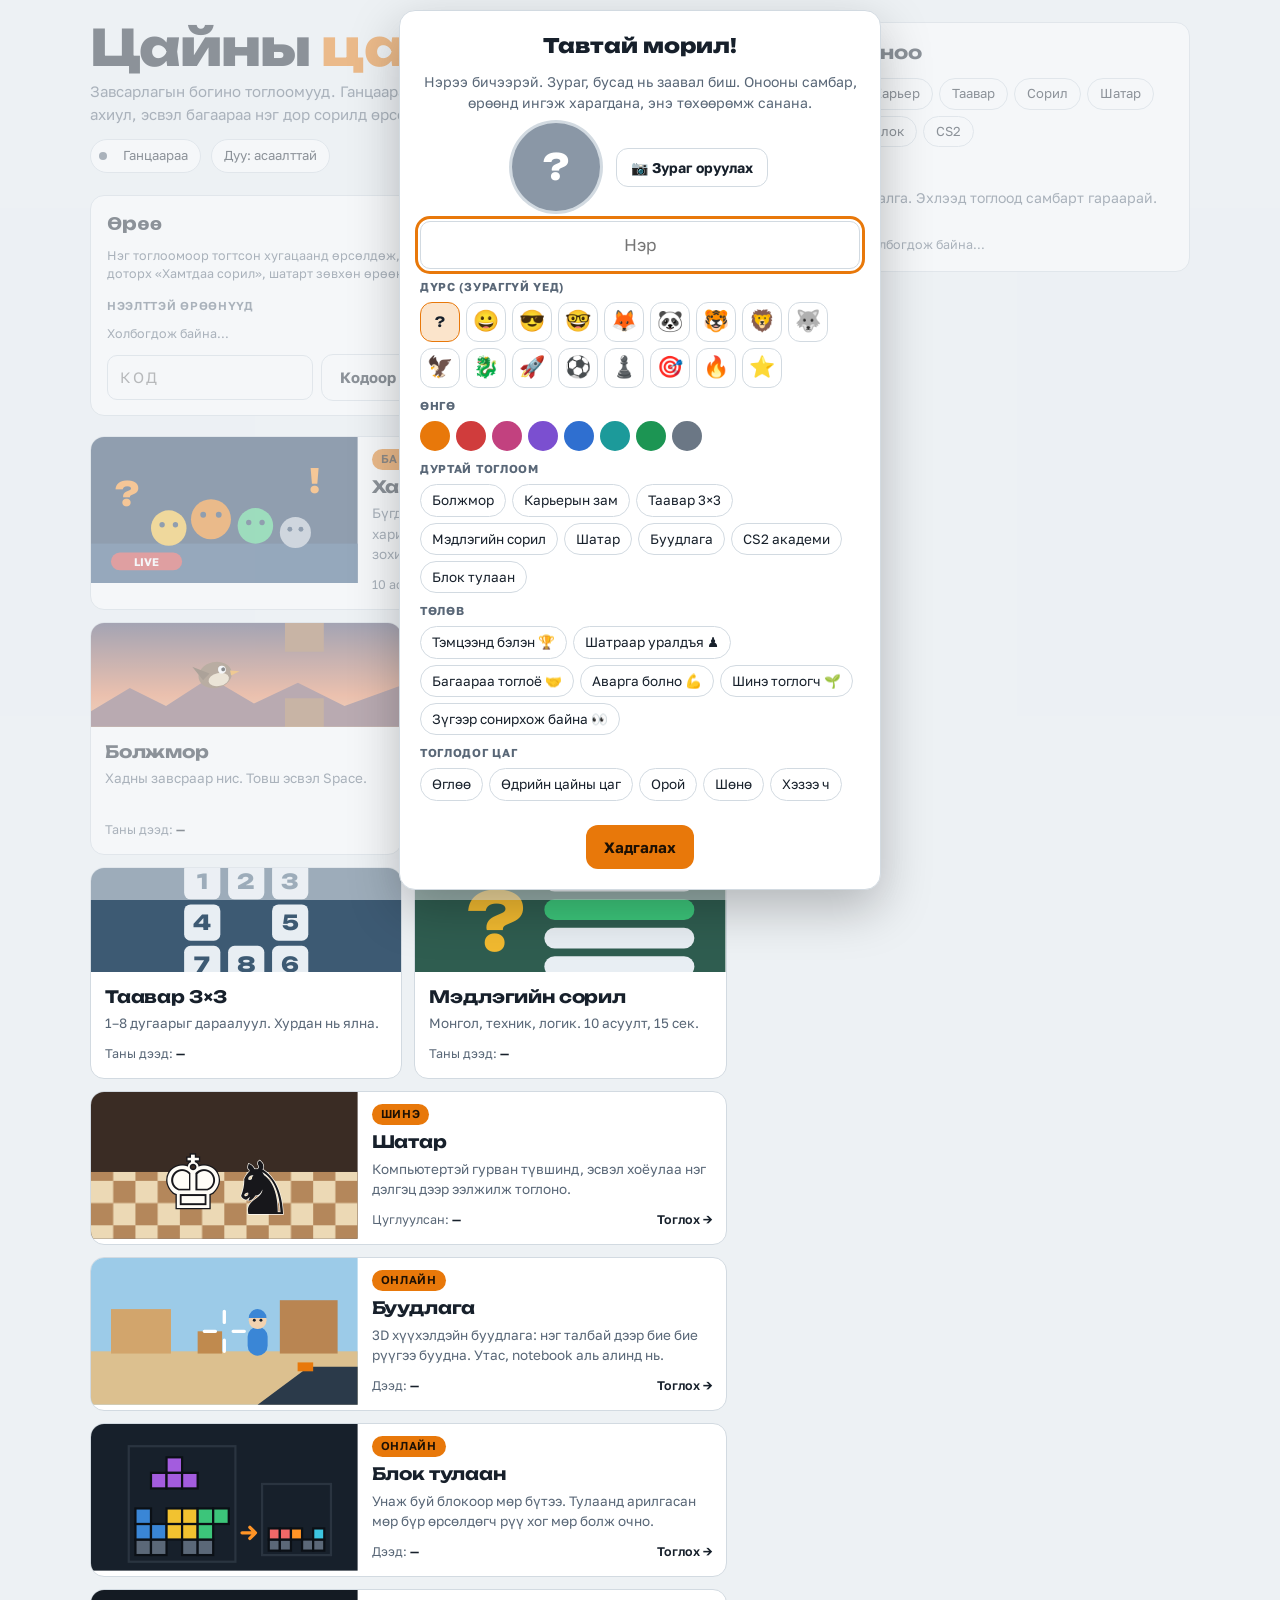
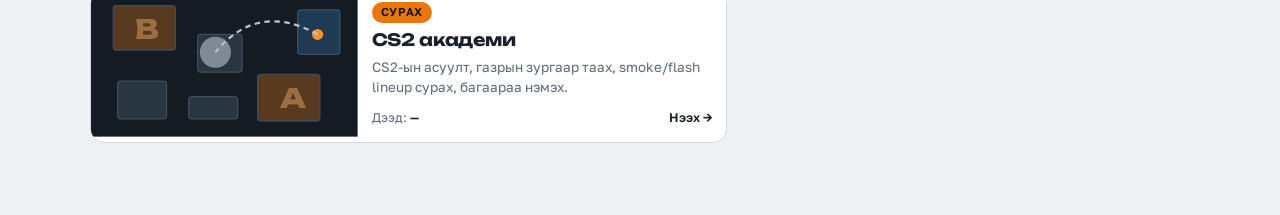
==== commit 3fe0e9d8: "Add files via upload" ====
--- a/index.html
+++ b/index.html
@@ -4,7 +4,7 @@
 <meta charset="utf-8">
 <meta name="viewport" content="width=device-width,initial-scale=1,viewport-fit=cover">
 <title>Цайны цаг</title>
-<meta name="description" content="Завсарлагын богино тоглоомууд: Болжмор, Карьерын зам, Таавар 3×3, Мэдлэгийн сорил, Шатар.">
+<meta name="description" content="Завсарлагын богино тоглоомууд: Болжмор, Карьерын зам, Таавар 3×3, Мэдлэгийн сорил, Шатар, Буудлага, Блок тулаан, CS2 академи.">
 <link rel="icon" href="data:image/svg+xml,%3Csvg xmlns='http://www.w3.org/2000/svg' viewBox='0 0 64 64'%3E%3Crect width='64' height='64' rx='14' fill='%23E8780A'/%3E%3Ctext x='32' y='45' font-size='36' text-anchor='middle' font-family='Arial' font-weight='700' fill='%2317202B'%3E%D0%A6%3C/text%3E%3C/svg%3E">
 <link rel="preconnect" href="https://fonts.googleapis.com">
 <link rel="preconnect" href="https://fonts.gstatic.com" crossorigin>
@@ -13,7 +13,8 @@
 <link rel="stylesheet" href="app.css">
 </head>
 <body>
-<div class="wrap" id="hub">
+<div class="wrap hub" id="hub">
+ <div class="hub-main">
   <header class="top">
     <div class="brand">
       <h1>Цайны <b>цаг</b></h1>
@@ -28,7 +29,6 @@
 
   <section class="arena" id="arena" aria-label="Өрөө" hidden></section>
 
-  <div class="layout">
     <section class="tiles" aria-label="Тоглоомууд">
       <button class="tile wide" type="button" data-open="live">
         <svg class="art" viewBox="0 0 240 132" preserveAspectRatio="xMidYMid slice" aria-hidden="true">
@@ -131,7 +131,54 @@
           <span class="foot"><span>Дээд: <b class="num" data-best="fps">—</b></span><b>Тоглох →</b></span>
         </span>
       </button>
+
+      <button class="tile wide" type="button" data-open="blok">
+        <svg class="art" viewBox="0 0 240 132" preserveAspectRatio="xMidYMid slice" aria-hidden="true">
+          <rect width="240" height="132" fill="#17202B"/>
+          <g stroke="#0B1016" stroke-width="2">
+            <rect x="40" y="104" width="14" height="14" fill="#5B6878"/><rect x="54" y="104" width="14" height="14" fill="#5B6878"/><rect x="82" y="104" width="14" height="14" fill="#5B6878"/><rect x="96" y="104" width="14" height="14" fill="#5B6878"/>
+            <rect x="40" y="90" width="14" height="14" fill="#3A86D6"/><rect x="54" y="90" width="14" height="14" fill="#3A86D6"/><rect x="68" y="90" width="14" height="14" fill="#F2C230"/><rect x="82" y="90" width="14" height="14" fill="#F2C230"/><rect x="96" y="90" width="14" height="14" fill="#3CC57A"/>
+            <rect x="40" y="76" width="14" height="14" fill="#3A86D6"/><rect x="68" y="76" width="14" height="14" fill="#F2C230"/><rect x="82" y="76" width="14" height="14" fill="#F2C230"/><rect x="96" y="76" width="14" height="14" fill="#3CC57A"/><rect x="110" y="76" width="14" height="14" fill="#3CC57A"/>
+            <rect x="68" y="30" width="14" height="14" fill="#A35CDE"/><rect x="54" y="44" width="14" height="14" fill="#A35CDE"/><rect x="68" y="44" width="14" height="14" fill="#A35CDE"/><rect x="82" y="44" width="14" height="14" fill="#A35CDE"/>
+            <rect x="160" y="104" width="10" height="10" fill="#5B6878"/><rect x="170" y="104" width="10" height="10" fill="#5B6878"/><rect x="190" y="104" width="10" height="10" fill="#5B6878"/><rect x="200" y="104" width="10" height="10" fill="#5B6878"/>
+            <rect x="160" y="94" width="10" height="10" fill="#F06868"/><rect x="170" y="94" width="10" height="10" fill="#F06868"/><rect x="180" y="94" width="10" height="10" fill="#FF9426"/><rect x="200" y="94" width="10" height="10" fill="#3CC5E0"/>
+          </g>
+          <rect x="34" y="20" width="96" height="104" fill="none" stroke="#2A3440" stroke-width="2"/><rect x="154" y="54" width="62" height="64" fill="none" stroke="#2A3440" stroke-width="2"/>
+          <path d="M136 98 h12 m-5 -5 l5 5 l-5 5" stroke="#FF9426" stroke-width="3" fill="none" stroke-linecap="round" stroke-linejoin="round"/>
+        </svg>
+        <span class="meta">
+          <span class="chip">Онлайн</span>
+          <span class="t">Блок тулаан</span>
+          <span class="d">Унаж буй блокоор мөр бүтээ. Тулаанд арилгасан мөр бүр өрсөлдөгч рүү хог мөр болж очно.</span>
+          <span class="foot"><span>Дээд: <b class="num" data-best="blok">—</b></span><b>Тоглох →</b></span>
+        </span>
+      </button>
+
+      <button class="tile wide" type="button" data-open="cs2">
+        <svg class="art" viewBox="0 0 240 132" preserveAspectRatio="xMidYMid slice" aria-hidden="true">
+          <rect width="240" height="132" fill="#141B23"/>
+          <g stroke="#3E4C5D" stroke-width="1.2">
+            <rect x="20" y="14" width="56" height="40" rx="3" fill="#5A3A1E"/><rect x="150" y="76" width="56" height="42" rx="3" fill="#5A3A1E"/>
+            <rect x="96" y="40" width="40" height="34" rx="3" fill="#2A3542"/><rect x="186" y="18" width="38" height="40" rx="3" fill="#1F3A55"/>
+            <rect x="24" y="82" width="44" height="34" rx="3" fill="#2A3542"/><rect x="88" y="96" width="44" height="20" rx="3" fill="#2A3542"/>
+          </g>
+          <g font-family="Unbounded, sans-serif" font-weight="800" font-size="24" fill="rgba(255,190,120,.4)"><text x="40" y="44">B</text><text x="170" y="106">A</text></g>
+          <circle cx="204" cy="40" r="5" fill="#FF9426"/>
+          <path d="M204 40 Q150 10 112 56" fill="none" stroke="#B9C4CF" stroke-width="2" stroke-dasharray="5 4"/>
+          <circle cx="112" cy="56" r="14" fill="rgba(185,196,207,.6)"/>
+        </svg>
+        <span class="meta">
+          <span class="chip">Сурах</span>
+          <span class="t">CS2 академи</span>
+          <span class="d">CS2-ын асуулт, газрын зургаар таах, smoke/flash lineup сурах, багаараа нэмэх.</span>
+          <span class="foot"><span>Дээд: <b class="num" data-best="cs2">—</b></span><b>Нээх →</b></span>
+        </span>
+      </button>
     </section>
+ </div>
+
+ <div class="hub-right">
+    <section class="ads" id="ads" aria-label="Зарлал" hidden></section>
 
     <aside class="board" aria-label="Шилдэг оноо">
       <h2>Шилдэг оноо</h2>
@@ -142,14 +189,18 @@
         <button type="button" data-tab="quiz" aria-pressed="false">Сорил</button>
         <button type="button" data-tab="chess" aria-pressed="false">Шатар</button>
         <button type="button" data-tab="fps" aria-pressed="false">Буудлага</button>
+        <button type="button" data-tab="blok" aria-pressed="false">Блок</button>
+        <button type="button" data-tab="cs2" aria-pressed="false">CS2</button>
       </div>
       <ol class="rows" id="rows"></ol>
       <p class="empty" id="boardEmpty">Одоогоор оноо алга. Эхлээд тоглоод самбарт гараарай.</p>
       <p class="note" id="boardNote">Багийн самбар холбогдож байна…</p>
     </aside>
-  </div>
-
+ </div>
+
+ <div class="hub-left">
   <section class="notes" id="notes" aria-label="Хэлэх үг" hidden></section>
+ </div>
 </div>
 
 <section class="view" id="play" hidden>
@@ -186,12 +237,21 @@
 
 <div class="toast" id="toast" role="status" aria-live="polite" hidden></div>
 
-<div class="ov dim namedlg" id="nameDlg" hidden><div class="card">
-  <h3>Нэрээ бичээрэй</h3>
-  <p>Онооны самбар, өрөөнд энэ нэрээр харагдана. Энэ төхөөрөмж нэрийг тань санана, бүртгэл үүсгэх шаардлагагүй.</p>
-  <div class="field"><input id="nameIn" maxlength="24" placeholder="Нэр" autocomplete="nickname"></div>
-  <div class="btns"><button class="btn" type="button" id="nameOk">Үргэлжлүүлэх</button><button class="btn ghost" type="button" id="nameX" hidden>Болих</button></div>
+<div class="ov dim namedlg" id="nameDlg" hidden><div class="card pcard">
+  <h3 id="pfTitle">Профайл</h3>
+  <p id="pfLead"></p>
+  <div class="pfhead"><span class="face big" id="pfFace"></span>
+    <div class="pfpic"><button class="btn ghost" type="button" id="pfPick">📷 Зураг оруулах</button><button class="btn ghost" type="button" id="pfNoPic" hidden>Зургаа арилгах</button><input type="file" id="pfFile" accept="image/*" hidden></div></div>
+  <div class="field" id="pfNameF"><input id="nameIn" maxlength="24" placeholder="Нэр" autocomplete="nickname"></div>
+  <div class="pfsec"><b>Дүрс (зураггүй үед)</b><div class="pfopts emo" id="pfEmo"></div></div>
+  <div class="pfsec"><b>Өнгө</b><div class="pfopts col" id="pfCol"></div></div>
+  <div class="pfsec"><b>Дуртай тоглоом</b><div class="pfopts" id="pfGame"></div></div>
+  <div class="pfsec"><b>Төлөв</b><div class="pfopts" id="pfStat"></div></div>
+  <div class="pfsec"><b>Тоглодог цаг</b><div class="pfopts" id="pfTime"></div></div>
+  <p class="pferr" id="pfErr"></p>
+  <div class="btns"><button class="btn" type="button" id="nameOk">Хадгалах</button><button class="btn ghost" type="button" id="nameX" hidden>Болих</button></div>
 </div></div>
+<div class="ov dim namedlg" id="pfView" hidden><div class="card pcard pfview" id="pfBody"></div></div>
 
 <section class="view" id="chessv" hidden>
   <div class="bar">
--- a/app.css
+++ b/app.css
@@ -33,12 +33,22 @@
 .online .dot{width:8px;height:8px;border-radius:50%;background:var(--muted)}
 .online.live .dot{background:var(--good);box-shadow:0 0 0 4px color-mix(in srgb,var(--good) 25%,transparent)}
 .faces{display:flex}
-.faces img,.faces span{width:22px;height:22px;border-radius:50%;border:2px solid var(--surface);margin-left:-6px;object-fit:cover;background:var(--sunk)}
+.faces .face{width:22px;height:22px;font-size:10px;border:2px solid var(--surface);margin-left:-6px;box-shadow:none}
+.faces .face.emo{font-size:12px}
 .faces :first-child{margin-left:0}
 .iconbtn{border:1px solid var(--line);background:var(--surface);border-radius:999px;padding:6px 12px;font-size:13px}
 
-.layout{display:grid;grid-template-columns:minmax(0,1.45fr) minmax(0,1fr);gap:24px;align-items:start}
-@media (max-width:860px){.layout{grid-template-columns:minmax(0,1fr)}}
+/* hub: one column on phones; games + right column on tablets (notes below); on wide screens notes left, games middle, notices and scores right */
+.hub{display:grid;grid-template-columns:minmax(0,1fr);grid-template-areas:"main" "right" "left";gap:24px;align-items:start}
+.hub-main{grid-area:main;min-width:0}
+.hub-right{grid-area:right;min-width:0;display:flex;flex-direction:column;gap:20px}
+.hub-left{grid-area:left;min-width:0}
+@media (min-width:861px){.hub{grid-template-columns:minmax(0,1.45fr) minmax(0,1fr);grid-template-areas:"main right" "left left"}}
+@media (min-width:1440px){
+  .hub{max-width:1880px;grid-template-columns:minmax(290px,360px) minmax(0,1100px) minmax(300px,390px);grid-template-areas:"left main right"}
+  .hub-left,.hub-right{position:sticky;top:16px;max-height:calc(100vh - 32px);overflow:auto;scrollbar-width:thin;padding-bottom:4px}
+  .hub-left .notes{margin-top:0}
+}
 .tiles{display:grid;grid-template-columns:repeat(2,minmax(0,1fr));gap:12px}
 @media (max-width:480px){.tiles{grid-template-columns:minmax(0,1fr)}}
 .tile{display:flex;flex-direction:column;text-align:left;padding:0;border:1px solid var(--line);border-radius:var(--r);background:var(--surface);overflow:hidden;transition:transform .15s ease,border-color .15s ease}
@@ -64,7 +74,8 @@
 .rows li.me{background:var(--accent-soft)}
 .rows .rk{font-family:var(--display);font-weight:700;font-size:13px;text-align:center;color:var(--muted)}
 .rows li:nth-child(1) .rk{color:var(--gold)} .rows li:nth-child(2) .rk{color:var(--silver)} .rows li:nth-child(3) .rk{color:var(--bronze)}
-.rows img,.rows .av{width:28px;height:28px;border-radius:50%;object-fit:cover;background:var(--sunk)}
+.rows li[data-uid]{cursor:pointer}
+.rows li[data-uid]:not(.me):hover{background:var(--sunk)}
 .rows .nm{overflow:hidden;text-overflow:ellipsis;white-space:nowrap}
 .rows .nm small{color:var(--accent);font-weight:600;margin-left:6px;font-size:11px;letter-spacing:.04em;text-transform:uppercase}
 .rows .sc{font-weight:600}
@@ -228,7 +239,26 @@
 .chips span{border:1px solid var(--line);border-radius:999px;padding:3px 10px;font-size:13px;background:var(--bg)}
 .chips span.me{border-color:var(--accent);background:var(--accent-soft)}
 /* Хэлэх үг */
-.notes{margin-top:24px;border:1px solid var(--line);border-radius:var(--r);background:var(--surface);padding:16px;display:flex;flex-direction:column;gap:10px}
+.ads{border:1px solid var(--line);border-radius:var(--r);background:var(--surface);padding:16px;display:flex;flex-direction:column;gap:10px}
+.ads .note{margin:0}
+.ads .btns{justify-content:flex-start}
+.adform{display:flex;flex-direction:column;gap:8px}
+.adform input,.adform textarea,.adform select{width:100%;box-sizing:border-box;border:1px solid var(--line);border-radius:10px;padding:9px 11px;background:var(--bg);color:var(--ink);font:inherit;resize:vertical}
+.adlab{display:flex;flex-direction:column;gap:4px;font-size:12.5px;color:var(--muted)}
+.adlist{display:flex;flex-direction:column;gap:10px}
+.adcard{border:1px solid var(--line);border-left:4px solid var(--accent);background:var(--bg);border-radius:10px;padding:10px 12px;display:flex;flex-direction:column;gap:4px;min-width:0}
+.adcard h3{margin:0;font-size:15.5px;font-weight:700;overflow-wrap:anywhere}
+.adcard p{margin:0;white-space:pre-wrap;overflow-wrap:anywhere;font-size:14px}
+.adcard .when{font-size:13px;font-weight:700;color:var(--accent)}
+.adcard .by{font-size:12px;color:var(--muted)}
+.adcard .acts{display:flex;gap:6px;flex-wrap:wrap;align-items:center;margin-top:2px}
+.adcard .acts .btn{padding:6px 11px;font-size:13px}
+.nqueue{display:flex;flex-direction:column;gap:8px;border:1px dashed var(--accent);border-radius:12px;padding:10px;background:var(--accent-soft)}
+.nq{background:var(--surface);border-radius:10px;padding:10px;display:flex;flex-direction:column;gap:6px}
+.nq .t{margin:0;white-space:pre-wrap;overflow-wrap:anywhere}
+.nq .to{font-size:12px;font-weight:700;color:#8A4B12}
+.nq .btns{justify-content:flex-start}
+.notes{border:1px solid var(--line);border-radius:var(--r);background:var(--surface);padding:16px;display:flex;flex-direction:column;gap:10px}
 .notes .note{margin:0}
 .notes .btns{justify-content:flex-start;align-items:center}
 .ncompose{display:flex;flex-direction:column;gap:8px;max-width:640px}
@@ -252,4 +282,34 @@
 .ncard.hid{opacity:.6;outline:2px dashed rgba(42,33,24,.5);outline-offset:-6px}
 .ov.namedlg{position:fixed;z-index:40}
 .namedlg .field input{text-align:center;font-size:17px}
+/* profile: picture or emoji/initial in a coloured ring; the dialog picks the extra details */
+.face{width:28px;height:28px;border-radius:50%;flex:none;display:inline-grid;place-items:center;overflow:hidden;object-fit:cover;background:var(--sunk);color:#fff;font:700 13px/1 var(--display);box-shadow:0 0 0 2px var(--ring,transparent)}
+.face.emo{font:17px/1 "Segoe UI Emoji","Apple Color Emoji","Noto Color Emoji",sans-serif}
+.face.big{width:88px;height:88px;font-size:36px;box-shadow:0 0 0 3px var(--ring,var(--line))}
+.face.big.emo{font-size:48px}
+#nameBtn{display:inline-flex;align-items:center;gap:7px;padding:4px 12px 4px 4px}
+#nameBtn[hidden]{display:none}
+#nameBtn .face{width:22px;height:22px;font-size:10px}
+#nameBtn .face.emo{font-size:13px}
+.pcard{width:min(440px,100%);max-height:calc(100dvh - 24px);overflow:auto;text-align:left}
+.pcard h3,.pcard > p{text-align:center}
+.pfhead{display:flex;align-items:center;justify-content:center;gap:16px;flex-wrap:wrap}
+.pfpic{display:flex;flex-direction:column;gap:6px}
+.pfpic .btn{padding:8px 14px;font-size:14px}
+.pfsec{display:flex;flex-direction:column;gap:6px}
+.pfsec > b{font-size:11.5px;font-weight:700;letter-spacing:.06em;text-transform:uppercase;color:var(--muted)}
+.pfopts{display:flex;flex-wrap:wrap;gap:6px}
+.pfopts button{border:1px solid var(--line);background:var(--surface);color:var(--ink);border-radius:999px;padding:5px 11px;font-size:13.5px}
+.pfopts button[aria-pressed="true"]{background:var(--ink);color:var(--surface);border-color:var(--ink)}
+.pfopts.emo button{width:40px;height:40px;padding:0;border-radius:12px;font:21px/1 "Segoe UI Emoji","Apple Color Emoji","Noto Color Emoji",sans-serif}
+.pfopts.emo button.ini{font:700 14px/1 var(--display)}
+.pfopts.emo button[aria-pressed="true"]{background:var(--accent-soft);border-color:var(--accent);color:var(--ink)}
+.pfopts.col button{width:30px;height:30px;padding:0;border-radius:50%;background:var(--c);border-color:transparent}
+.pfopts.col button[aria-pressed="true"]{background:var(--c);box-shadow:0 0 0 2px var(--surface),0 0 0 4px var(--c)}
+.pferr{color:var(--bad)!important}
+.pfview{align-items:center;text-align:center}
+.pfview .pfstat{font-weight:600;color:var(--ink)}
+.pffacts{display:grid;grid-template-columns:auto 1fr;gap:5px 12px;margin:0;font-size:14px;text-align:left;width:100%}
+.pffacts dt{color:var(--muted)}
+.pffacts dd{margin:0;font-weight:600}
 @media (prefers-reduced-motion:reduce){*{transition:none!important}}
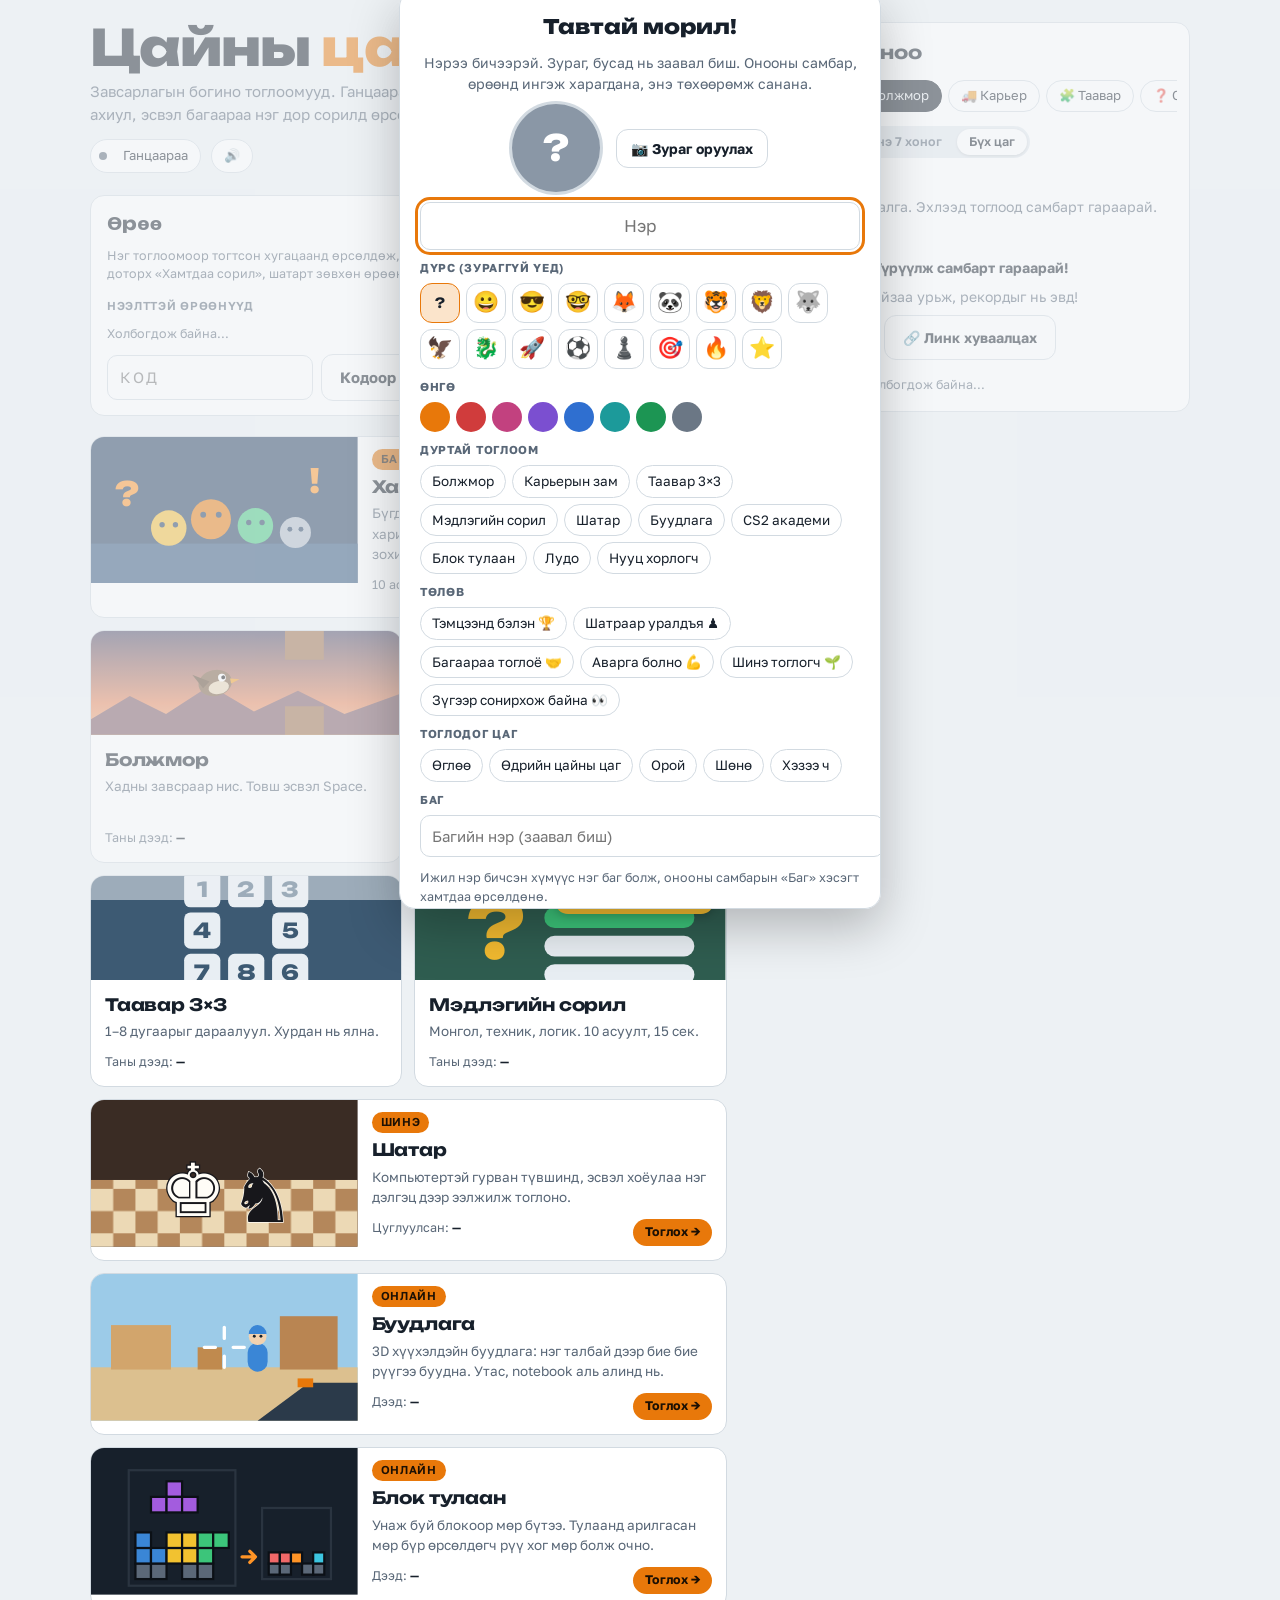
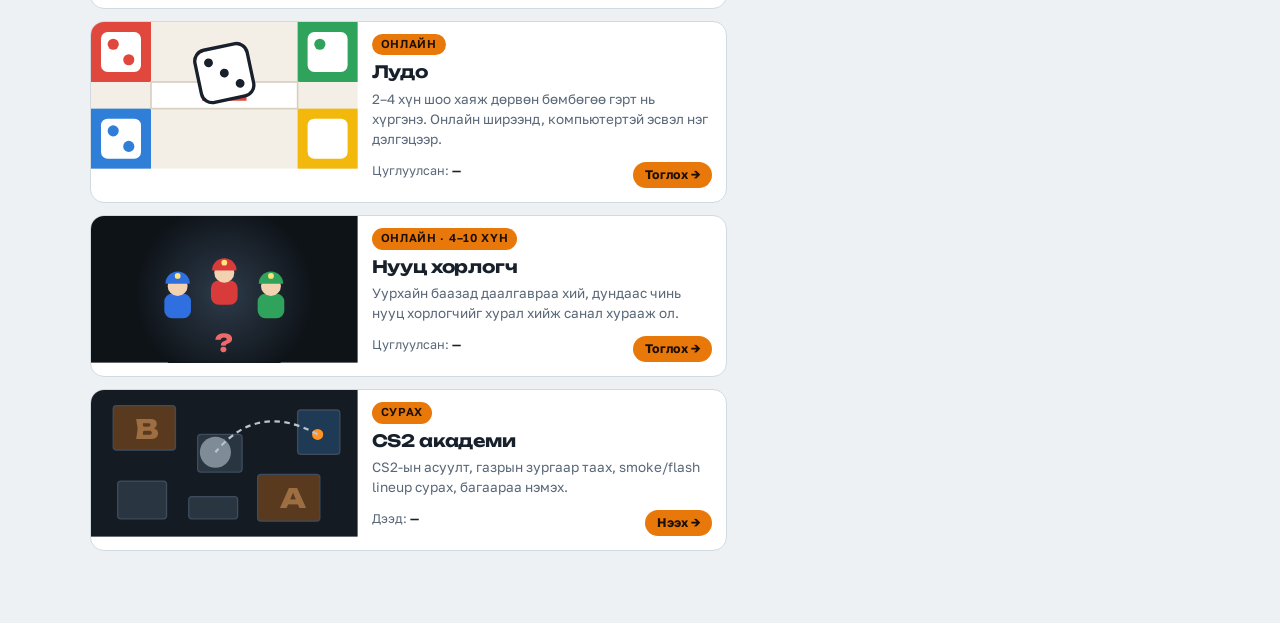
==== commit 07b3f91c: "Add files via upload" ====
--- a/index.html
+++ b/index.html
@@ -4,13 +4,13 @@
 <meta charset="utf-8">
 <meta name="viewport" content="width=device-width,initial-scale=1,viewport-fit=cover">
 <title>Цайны цаг</title>
-<meta name="description" content="Завсарлагын богино тоглоомууд: Болжмор, Карьерын зам, Таавар 3×3, Мэдлэгийн сорил, Шатар, Буудлага, Блок тулаан, CS2 академи.">
+<meta name="description" content="Завсарлагын богино тоглоомууд: Болжмор, Карьерын зам, Таавар 3×3, Мэдлэгийн сорил, Шатар, Буудлага, Блок тулаан, Лудо, Нууц хорлогч, CS2 академи.">
 <link rel="icon" href="data:image/svg+xml,%3Csvg xmlns='http://www.w3.org/2000/svg' viewBox='0 0 64 64'%3E%3Crect width='64' height='64' rx='14' fill='%23E8780A'/%3E%3Ctext x='32' y='45' font-size='36' text-anchor='middle' font-family='Arial' font-weight='700' fill='%2317202B'%3E%D0%A6%3C/text%3E%3C/svg%3E">
 <link rel="preconnect" href="https://fonts.googleapis.com">
 <link rel="preconnect" href="https://fonts.gstatic.com" crossorigin>
 <link rel="stylesheet" href="https://fonts.googleapis.com/css2?family=Caveat:wght@600&family=Golos+Text:wght@400;500;600;700&family=Unbounded:wght@500;700;800&display=swap">
 <style>:root{color-scheme:light;padding-top:env(safe-area-inset-top,0px);padding-bottom:env(safe-area-inset-bottom,0px)}body{margin:0;font:14px system-ui,sans-serif}img{max-width:100%}[hidden]{display:none!important}</style>
-<link rel="stylesheet" href="app.css">
+<link rel="stylesheet" href="app.css?v=0545c3da1a">
 </head>
 <body>
 <div class="wrap hub" id="hub">
@@ -23,7 +23,7 @@
     <div class="who">
       <div class="online" id="online" title="Энэ хуудсыг яг одоо нээсэн хүмүүс"><span class="dot"></span><span class="faces" id="faces"></span><span id="onlineTxt">Ганцаараа</span></div>
       <button class="iconbtn" id="nameBtn" type="button" hidden>Нэр</button>
-      <button class="iconbtn" id="mute" type="button">Дуу: асаалттай</button>
+      <button class="iconbtn" id="mute" type="button" aria-label="Дуу асаалттай" title="Дуу асаалттай">🔊</button>
     </div>
   </header>
 
@@ -37,8 +37,8 @@
           <g font-family="Unbounded, sans-serif" font-weight="800" font-size="30" fill="#FF9426"><text x="22" y="62">?</text><text x="196" y="50">!</text></g>
           <g><circle cx="70" cy="82" r="16" fill="#F2BA30"/><circle cx="108" cy="74" r="18" fill="#E8780A"/><circle cx="148" cy="80" r="16" fill="#3CC57A"/><circle cx="184" cy="86" r="14" fill="#AAB6C3"/></g>
           <g fill="#1F3A5C"><circle cx="64" cy="79" r="2.4"/><circle cx="76" cy="79" r="2.4"/><circle cx="101" cy="70" r="2.6"/><circle cx="115" cy="70" r="2.6"/><circle cx="142" cy="77" r="2.4"/><circle cx="154" cy="77" r="2.4"/><circle cx="179" cy="83" r="2.2"/><circle cx="189" cy="83" r="2.2"/></g>
-          <rect x="18" y="104" width="64" height="16" rx="8" fill="#D03C3C"/><text x="50" y="116" text-anchor="middle" font-family="Golos Text, sans-serif" font-weight="700" font-size="10" fill="#fff">LIVE</text>
-        </svg>
+        </svg>
+        <span class="livebadge" id="liveBadge" hidden><i></i><span id="liveN"></span></span>
         <span class="meta">
           <span class="chip">Багаараа</span>
           <span class="t">Хамтдаа сорил</span>
@@ -154,6 +154,43 @@
         </span>
       </button>
 
+      <button class="tile wide" type="button" data-open="ludo">
+        <svg class="art" viewBox="0 0 240 132" preserveAspectRatio="xMidYMid slice" aria-hidden="true">
+          <rect width="240" height="132" fill="#F4EFE6"/>
+          <rect x="0" y="0" width="54" height="54" fill="#E0483E"/><rect x="186" y="0" width="54" height="54" fill="#2FA35B"/><rect x="186" y="78" width="54" height="54" fill="#F2B90C"/><rect x="0" y="78" width="54" height="54" fill="#2F7FD9"/>
+          <g fill="#fff"><rect x="9" y="9" width="36" height="36" rx="6"/><rect x="195" y="9" width="36" height="36" rx="6"/><rect x="195" y="87" width="36" height="36" rx="6"/><rect x="9" y="87" width="36" height="36" rx="6"/></g>
+          <g fill="#E0483E"><circle cx="20" cy="20" r="5"/><circle cx="34" cy="34" r="5"/></g><g fill="#2FA35B"><circle cx="206" cy="20" r="5"/></g><g fill="#2F7FD9"><circle cx="20" cy="98" r="5"/><circle cx="34" cy="112" r="5"/></g>
+          <g stroke="#D7CFC0" stroke-width="1.5" fill="#fff"><rect x="54" y="54" width="132" height="24"/></g>
+          <path d="M100 66h40" stroke="#E0483E" stroke-width="10"/>
+          <rect x="96" y="22" width="48" height="48" rx="10" fill="#fff" stroke="#17202B" stroke-width="3" transform="rotate(-12 120 46)"/>
+          <g fill="#17202B" transform="rotate(-12 120 46)"><circle cx="108" cy="34" r="4"/><circle cx="120" cy="46" r="4"/><circle cx="132" cy="58" r="4"/></g>
+        </svg>
+        <span class="meta">
+          <span class="chip">Онлайн</span>
+          <span class="t">Лудо</span>
+          <span class="d">2–4 хүн шоо хаяж дөрвөн бөмбөгөө гэрт нь хүргэнэ. Онлайн ширээнд, компьютертэй эсвэл нэг дэлгэцээр.</span>
+          <span class="foot"><span>Цуглуулсан: <b class="num" data-best="ludo">—</b></span><b>Тоглох →</b></span>
+        </span>
+      </button>
+
+      <button class="tile wide" type="button" data-open="imp">
+        <svg class="art" viewBox="0 0 240 132" preserveAspectRatio="xMidYMid slice" aria-hidden="true">
+          <rect width="240" height="132" fill="#0E1318"/>
+          <radialGradient id="impLamp" cx=".5" cy=".5" r=".5"><stop offset="0" stop-color="#2E3B4B"/><stop offset="1" stop-color="#0E1318"/></radialGradient>
+          <circle cx="120" cy="70" r="80" fill="url(#impLamp)"/>
+          <g transform="translate(78 74)"><rect x="-12" y="-4" width="24" height="22" rx="7" fill="#2F6FE0"/><circle cy="-11" r="9" fill="#F2D2B0"/><path d="M-11-13a11 11 0 0 1 22 0z" fill="#2F6FE0"/><circle cy="-20" r="2.6" fill="#FFE27A"/></g>
+          <g transform="translate(162 74)"><rect x="-12" y="-4" width="24" height="22" rx="7" fill="#2FA35B"/><circle cy="-11" r="9" fill="#F2D2B0"/><path d="M-11-13a11 11 0 0 1 22 0z" fill="#2FA35B"/><circle cy="-20" r="2.6" fill="#FFE27A"/></g>
+          <g transform="translate(120 62)"><rect x="-12" y="-4" width="24" height="22" rx="7" fill="#D93B3B"/><circle cy="-11" r="9" fill="#F2D2B0"/><path d="M-11-13a11 11 0 0 1 22 0z" fill="#D93B3B"/><circle cy="-20" r="2.6" fill="#FFE27A"/></g>
+          <text x="120" y="122" text-anchor="middle" font-family="Unbounded, sans-serif" font-weight="800" font-size="22" fill="#F06868">?</text>
+        </svg>
+        <span class="meta">
+          <span class="chip">Онлайн · 4–10 хүн</span>
+          <span class="t">Нууц хорлогч</span>
+          <span class="d">Уурхайн баазад даалгавраа хий, дундаас чинь нууц хорлогчийг хурал хийж санал хурааж ол.</span>
+          <span class="foot"><span>Цуглуулсан: <b class="num" data-best="imp">—</b></span><b>Тоглох →</b></span>
+        </span>
+      </button>
+
       <button class="tile wide" type="button" data-open="cs2">
         <svg class="art" viewBox="0 0 240 132" preserveAspectRatio="xMidYMid slice" aria-hidden="true">
           <rect width="240" height="132" fill="#141B23"/>
@@ -183,17 +220,26 @@
     <aside class="board" aria-label="Шилдэг оноо">
       <h2>Шилдэг оноо</h2>
       <div class="tabs" id="tabs">
-        <button type="button" data-tab="flappy" aria-pressed="true">Болжмор</button>
-        <button type="button" data-tab="race" aria-pressed="false">Карьер</button>
-        <button type="button" data-tab="puzzle" aria-pressed="false">Таавар</button>
-        <button type="button" data-tab="quiz" aria-pressed="false">Сорил</button>
-        <button type="button" data-tab="chess" aria-pressed="false">Шатар</button>
-        <button type="button" data-tab="fps" aria-pressed="false">Буудлага</button>
-        <button type="button" data-tab="blok" aria-pressed="false">Блок</button>
-        <button type="button" data-tab="cs2" aria-pressed="false">CS2</button>
+        <button type="button" data-tab="team" aria-pressed="false">👥 Баг</button>
+        <button type="button" data-tab="flappy" aria-pressed="true">🐦 Болжмор</button>
+        <button type="button" data-tab="race" aria-pressed="false">🚚 Карьер</button>
+        <button type="button" data-tab="puzzle" aria-pressed="false">🧩 Таавар</button>
+        <button type="button" data-tab="quiz" aria-pressed="false">❓ Сорил</button>
+        <button type="button" data-tab="chess" aria-pressed="false">♟️ Шатар</button>
+        <button type="button" data-tab="fps" aria-pressed="false">🎯 Буудлага</button>
+        <button type="button" data-tab="blok" aria-pressed="false">🧱 Блок</button>
+        <button type="button" data-tab="ludo" aria-pressed="false">🎲 Лудо</button>
+        <button type="button" data-tab="imp" aria-pressed="false">🕵️ Хорлогч</button>
+        <button type="button" data-tab="cs2" aria-pressed="false">💣 CS2</button>
+      </div>
+      <div class="per" id="per" role="group" aria-label="Хугацаа">
+        <button type="button" data-per="day">Өнөөдөр</button>
+        <button type="button" data-per="week">Энэ 7 хоног</button>
+        <button type="button" data-per="all">Бүх цаг</button>
       </div>
       <ol class="rows" id="rows"></ol>
       <p class="empty" id="boardEmpty">Одоогоор оноо алга. Эхлээд тоглоод самбарт гараарай.</p>
+      <div class="boardcta" id="boardCta" hidden></div>
       <p class="note" id="boardNote">Багийн самбар холбогдож байна…</p>
     </aside>
  </div>
@@ -236,6 +282,8 @@
 </section>
 
 <div class="toast" id="toast" role="status" aria-live="polite" hidden></div>
+<div class="ann" id="ann" role="status" aria-live="polite" hidden></div>
+<canvas id="confetti" hidden></canvas>
 
 <div class="ov dim namedlg" id="nameDlg" hidden><div class="card pcard">
   <h3 id="pfTitle">Профайл</h3>
@@ -248,6 +296,7 @@
   <div class="pfsec"><b>Дуртай тоглоом</b><div class="pfopts" id="pfGame"></div></div>
   <div class="pfsec"><b>Төлөв</b><div class="pfopts" id="pfStat"></div></div>
   <div class="pfsec"><b>Тоглодог цаг</b><div class="pfopts" id="pfTime"></div></div>
+  <div class="pfsec"><b>Баг</b><input id="pfTeam" maxlength="20" placeholder="Багийн нэр (заавал биш)" autocomplete="off"><div class="pfopts" id="pfTeams"></div><span class="pfhint">Ижил нэр бичсэн хүмүүс нэг баг болж, онооны самбарын «Баг» хэсэгт хамтдаа өрсөлдөнө.</span></div>
   <p class="pferr" id="pfErr"></p>
   <div class="btns"><button class="btn" type="button" id="nameOk">Хадгалах</button><button class="btn ghost" type="button" id="nameX" hidden>Болих</button></div>
 </div></div>
@@ -296,6 +345,6 @@
   </div>
 </section>
 <script src="firebase-config.js"></script>
-<script src="app.js"></script>
+<script src="app.js?v=cace5fd34b"></script>
 </body>
 </html>
--- a/app.css
+++ b/app.css
@@ -20,6 +20,7 @@
 body{background:var(--bg);color:var(--ink);font:15px/1.5 var(--body);-webkit-tap-highlight-color:transparent}
 button{font:inherit;color:inherit;cursor:pointer}
 :focus-visible{outline:3px solid var(--accent);outline-offset:2px}
+:focus:not(:focus-visible){outline:none}
 .num{font-variant-numeric:tabular-nums}
 
 .wrap{max-width:1100px;margin:0 auto;padding-block:22px 48px;
@@ -51,7 +52,7 @@
 }
 .tiles{display:grid;grid-template-columns:repeat(2,minmax(0,1fr));gap:12px}
 @media (max-width:480px){.tiles{grid-template-columns:minmax(0,1fr)}}
-.tile{display:flex;flex-direction:column;text-align:left;padding:0;border:1px solid var(--line);border-radius:var(--r);background:var(--surface);overflow:hidden;transition:transform .15s ease,border-color .15s ease}
+.tile{position:relative;display:flex;flex-direction:column;text-align:left;padding:0;border:1px solid var(--line);border-radius:var(--r);background:var(--surface);overflow:hidden;transition:transform .15s ease,border-color .15s ease}
 .tile:hover{transform:translateY(-2px);border-color:var(--accent)}
 .tile.wide{grid-column:1/-1;flex-direction:row}
 .tile .art{height:104px;flex:none;display:block;width:100%}
@@ -61,18 +62,34 @@
 .tile .d{display:block;margin:0;color:var(--muted);font-size:13.5px}
 .tile .foot{margin-top:auto;padding-top:8px;display:flex;justify-content:space-between;gap:8px;font-size:12.5px;color:var(--muted)}
 .tile .foot b{color:var(--ink);font-weight:600}
+.tile .foot > b{background:var(--accent);color:var(--accent-ink);border-radius:999px;padding:4px 12px;font-weight:700;white-space:nowrap;align-self:center;transition:transform .15s ease}
+.tile:hover .foot > b{transform:translateX(2px)}
+.livebadge{position:absolute;left:12px;top:12px;display:inline-flex;align-items:center;gap:7px;background:rgba(8,36,20,.88);color:#7CF0A8;font-weight:700;font-size:12px;border-radius:999px;padding:4px 11px}
+.livebadge i{width:8px;height:8px;border-radius:50%;background:#3CC57A;animation:blink 1.1s ease-in-out infinite}
+@keyframes blink{50%{opacity:.2}}
+.daily{position:absolute;right:12px;top:12px;background:#F2BA30;color:#1C1004;font-weight:800;font-size:12px;border-radius:999px;padding:4px 10px;max-width:calc(100% - 24px);white-space:nowrap;overflow:hidden;text-overflow:ellipsis;box-shadow:0 2px 8px rgba(0,0,0,.2)}
+@media (prefers-reduced-motion:reduce){.livebadge i{animation:none}}
 .chip{display:inline-flex;align-items:center;gap:6px;font-size:11.5px;font-weight:600;letter-spacing:.06em;text-transform:uppercase;color:var(--accent-ink);background:var(--accent);border-radius:999px;padding:2px 9px;width:max-content}
 @media (max-width:480px){.tile.wide{flex-direction:column}.tile.wide .art{width:100%;min-height:0;height:104px}}
 
 .board{border:1px solid var(--line);border-radius:var(--r);background:var(--surface);padding:16px}
 .board h2{font-family:var(--display);font-weight:700;font-size:18px;margin:0 0 12px}
-.tabs{display:flex;gap:6px;flex-wrap:wrap;margin-bottom:12px}
-.tabs button{border:1px solid var(--line);background:transparent;border-radius:999px;padding:5px 12px;font-size:13px}
+.tabs{display:flex;gap:6px;flex-wrap:nowrap;overflow-x:auto;margin:0 -4px 8px;padding:2px 4px 6px;scrollbar-width:thin;-webkit-overflow-scrolling:touch;scroll-snap-type:x proximity}
+.tabs button{flex:none;white-space:nowrap;scroll-snap-align:start;border:1px solid var(--line);background:transparent;border-radius:999px;padding:5px 12px;font-size:13px}
+.per{display:flex;gap:3px;background:var(--sunk);border-radius:999px;padding:3px;margin-bottom:10px;width:max-content;max-width:100%}
+.per button{border:0;background:transparent;border-radius:999px;padding:4px 12px;font-size:12.5px;font-weight:600;color:var(--muted)}
+.per button[aria-pressed="true"]{background:var(--surface);color:var(--ink);box-shadow:0 1px 3px rgba(0,0,0,.15)}
+.boardcta{display:flex;flex-direction:column;align-items:center;gap:8px;padding:12px 8px 4px;text-align:center;color:var(--muted);font-size:14px}
+.boardcta b{color:var(--ink)}
+.ann{position:fixed;left:50%;top:max(12px,env(safe-area-inset-top));transform:translateX(-50%);z-index:55;background:var(--surface);border:1px solid var(--line);border-radius:12px;padding:9px 16px;font-weight:600;box-shadow:0 12px 30px rgba(0,0,0,.2);max-width:min(92vw,520px);text-align:center;animation:annIn .25s ease}
+@keyframes annIn{from{transform:translate(-50%,-12px);opacity:0}}
+#confetti{position:fixed;inset:0;width:100%;height:100%;pointer-events:none;z-index:60}
 .tabs button[aria-pressed="true"]{background:var(--ink);color:var(--bg);border-color:var(--ink)}
 .rows{list-style:none;margin:0;padding:0;display:flex;flex-direction:column;gap:2px}
 .rows li{display:grid;grid-template-columns:28px 28px minmax(0,1fr) auto;align-items:center;gap:10px;padding:7px 8px;border-radius:10px}
 .rows li.me{background:var(--accent-soft)}
 .rows .rk{font-family:var(--display);font-weight:700;font-size:13px;text-align:center;color:var(--muted)}
+.rows .rk.medal{font-size:19px;font-family:"Segoe UI Emoji","Apple Color Emoji","Noto Color Emoji",sans-serif}
 .rows li:nth-child(1) .rk{color:var(--gold)} .rows li:nth-child(2) .rk{color:var(--silver)} .rows li:nth-child(3) .rk{color:var(--bronze)}
 .rows li[data-uid]{cursor:pointer}
 .rows li[data-uid]:not(.me):hover{background:var(--sunk)}
@@ -307,6 +324,18 @@
 .pfopts.col button{width:30px;height:30px;padding:0;border-radius:50%;background:var(--c);border-color:transparent}
 .pfopts.col button[aria-pressed="true"]{background:var(--c);box-shadow:0 0 0 2px var(--surface),0 0 0 4px var(--c)}
 .pferr{color:var(--bad)!important}
+.pfsec input{border:1px solid var(--line);border-radius:10px;padding:9px 11px;background:var(--surface);color:var(--ink);font:inherit;width:100%}
+.pfhint{font-size:12.5px;color:var(--muted)}
+.tface{display:flex}
+.tface .face{width:24px;height:24px;font-size:11px;border:2px solid var(--surface);margin-left:-8px;box-shadow:none}
+.tface .face:first-child{margin-left:0}
+.tface .face.emo{font-size:13px}
+.rows li.team{grid-template-columns:28px auto minmax(0,1fr) auto;cursor:pointer}
+.rows li.team:not(.me):hover{background:var(--sunk)}
+.rows .nm .cnt{color:var(--muted);font-weight:500;font-size:12.5px;margin-left:6px}
+.tmembers{display:flex;flex-direction:column;gap:6px;width:100%;text-align:left}
+.tmembers div{display:grid;grid-template-columns:28px minmax(0,1fr) auto;gap:10px;align-items:center}
+.tmembers span{overflow:hidden;text-overflow:ellipsis;white-space:nowrap}
 .pfview{align-items:center;text-align:center}
 .pfview .pfstat{font-weight:600;color:var(--ink)}
 .pffacts{display:grid;grid-template-columns:auto 1fr;gap:5px 12px;margin:0;font-size:14px;text-align:left;width:100%}
